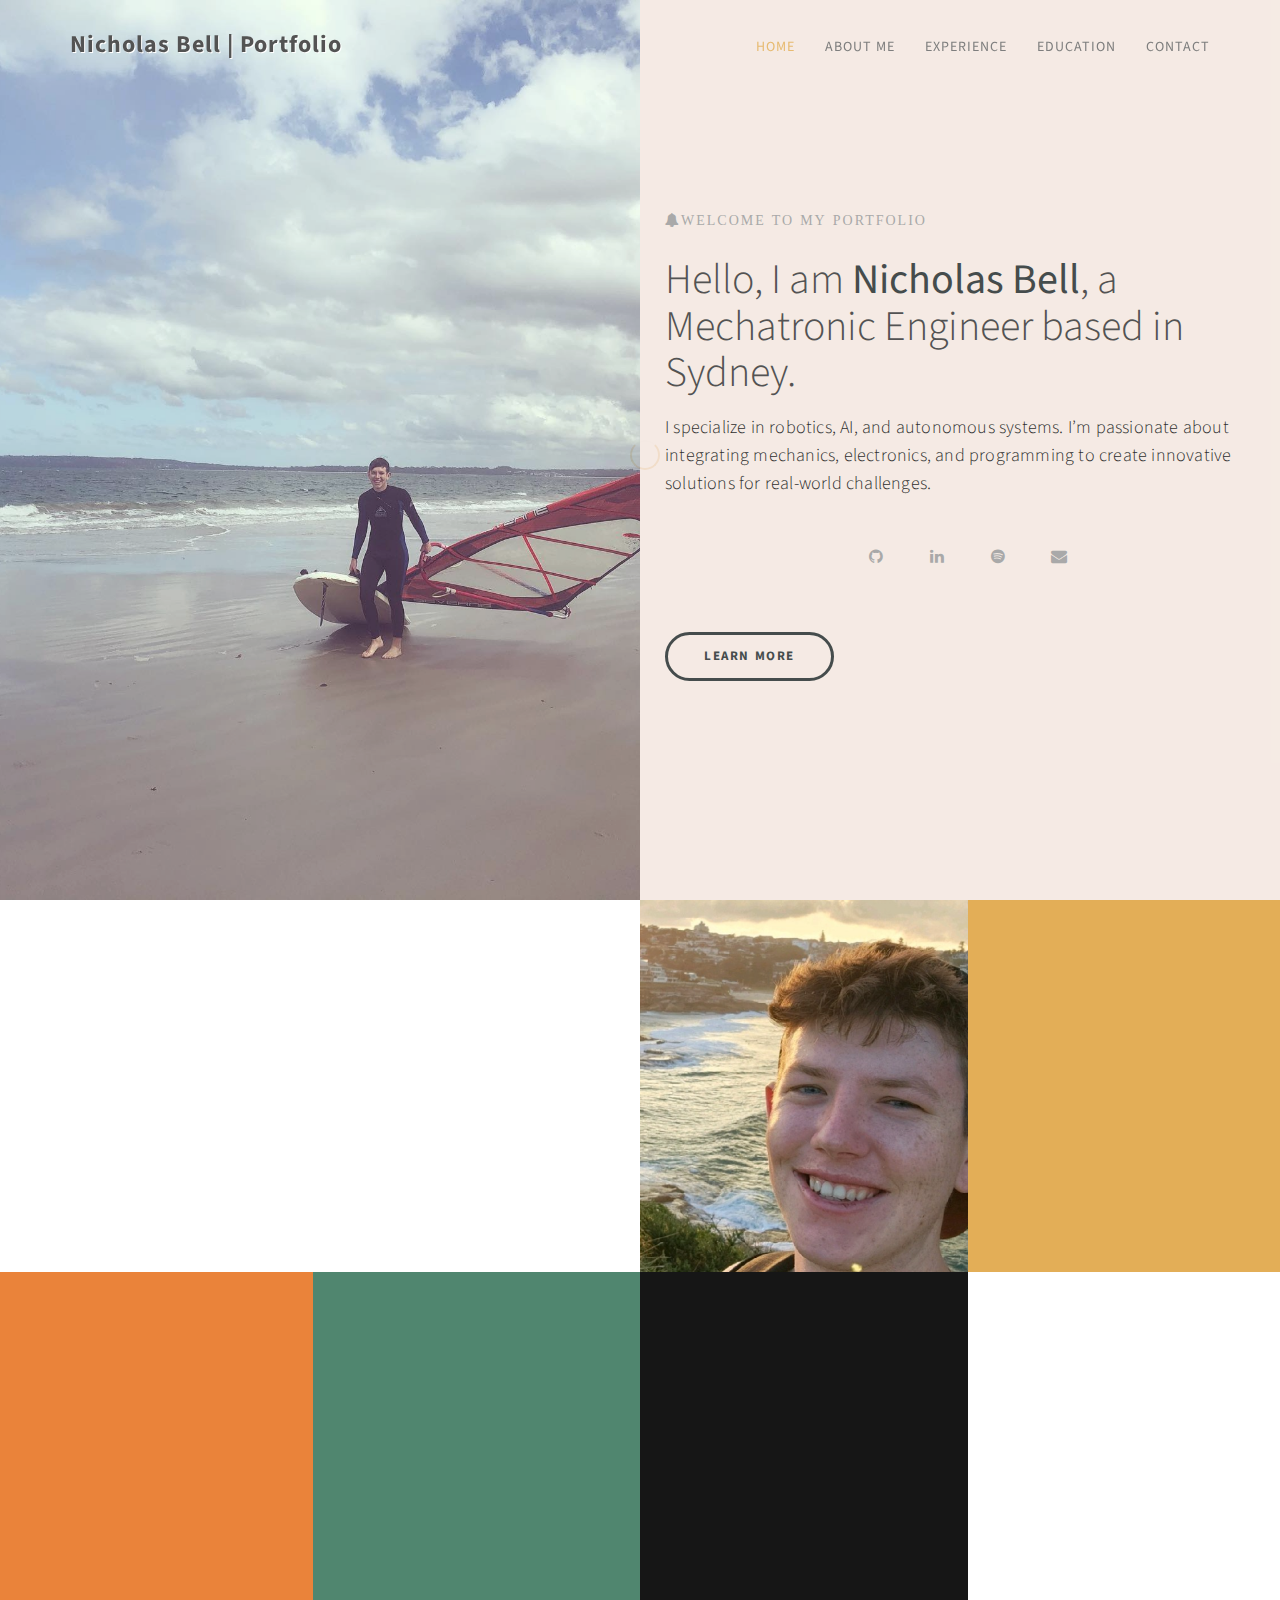
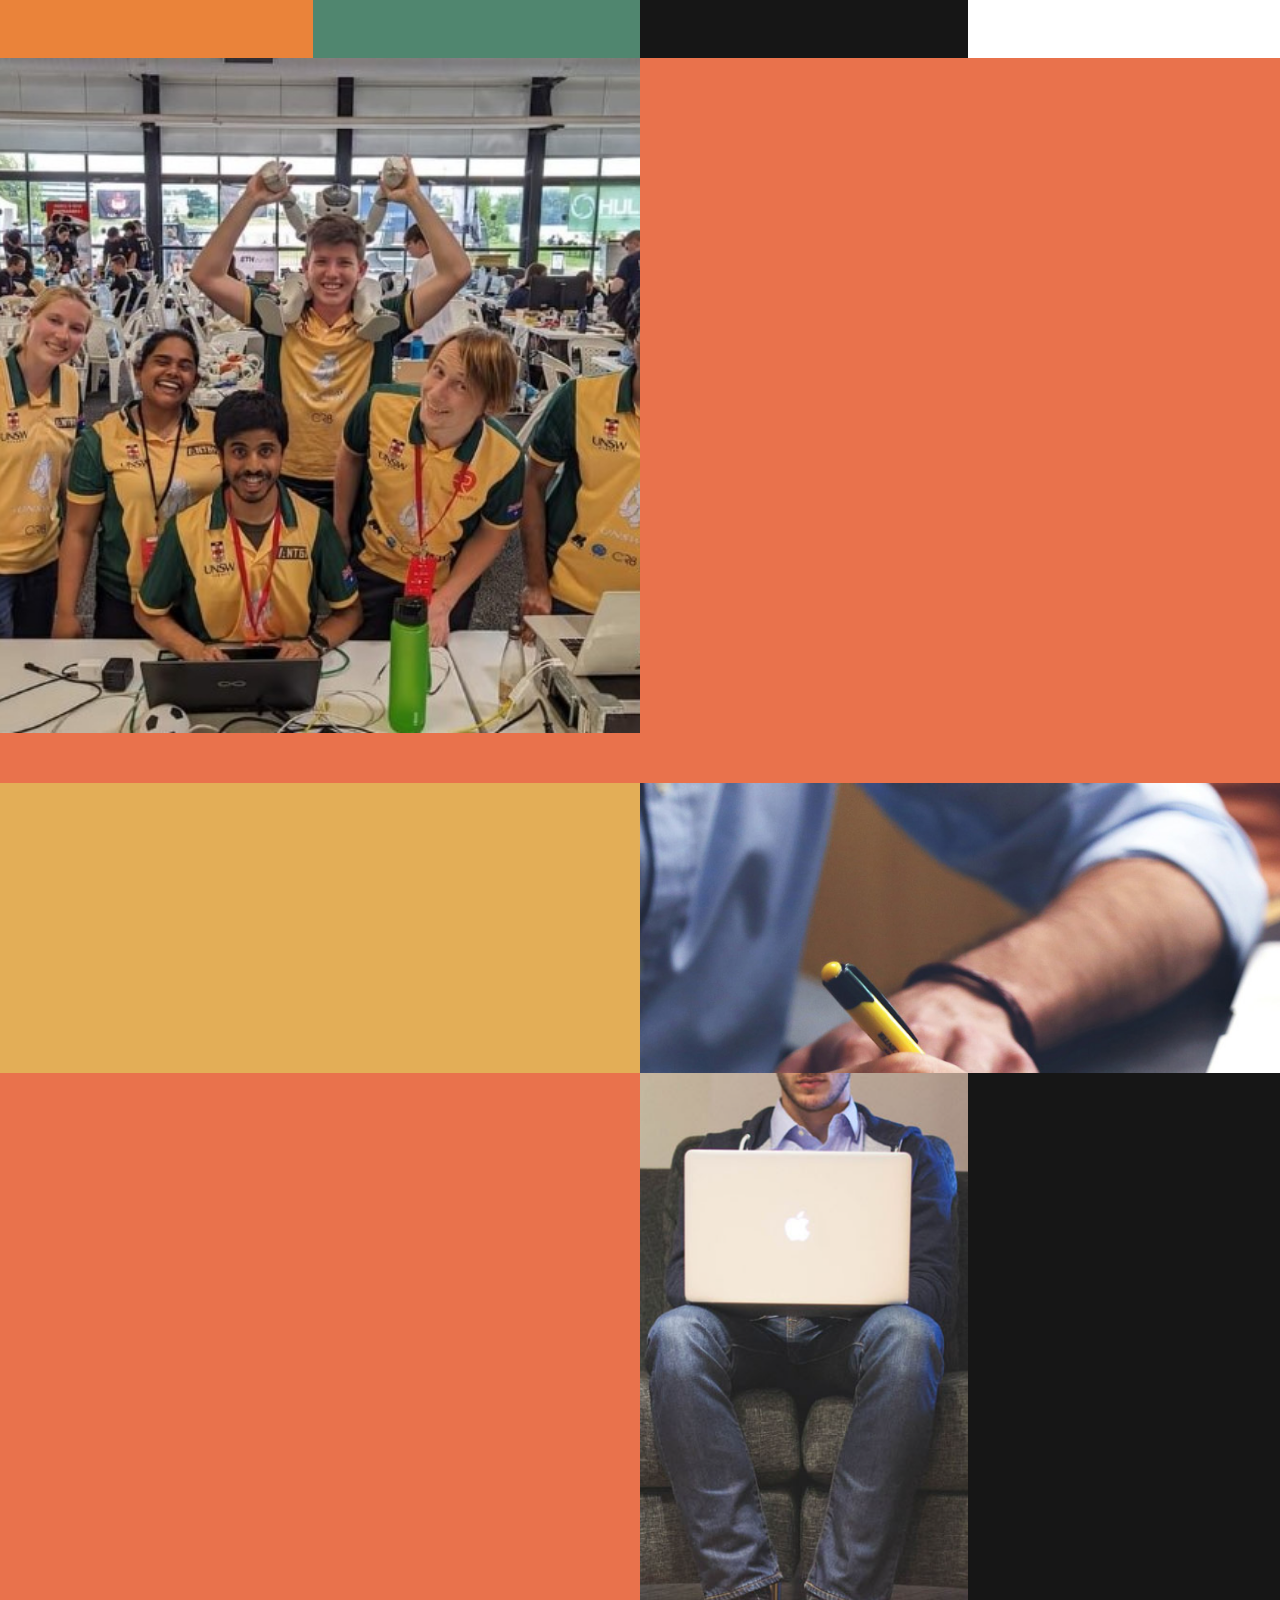
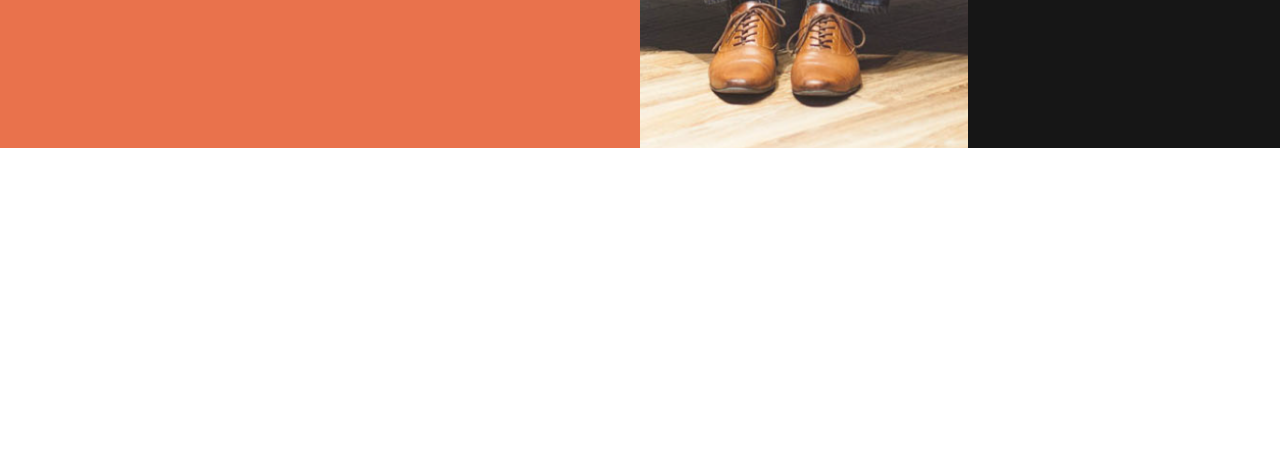
==== index.html @ 855dfdc8 "added favicon to website taskbar name" ====
<!DOCTYPE html>
<html lang="en">
<head>

<meta charset="UTF-8">
<meta http-equiv="X-UA-Compatible" content="IE=Edge">
<meta name="description" content="Nicholas Bell - Mechatronic Engineer Portfolio">
<meta name="keywords" content="Mechatronic Engineer, Robotics, AI, Automation">
<meta name="author" content="Nicholas Bell">
<meta name="viewport" content="width=device-width, initial-scale=1, maximum-scale=1">

<title>Nicholas Bell | Portfolio</title>

<link rel="icon" href="images/favicon.ico" type="image/x-icon">

<link rel="stylesheet" href="css/bootstrap.min.css">
<link rel="stylesheet" href="css/animate.css">
<link rel="stylesheet" href="css/font-awesome.min.css">
<link rel="stylesheet" href="css/templatemo-style.css">

<link href="https://fonts.googleapis.com/css?family=Source+Sans+Pro:300,400,700" rel="stylesheet">

</head>
<body data-spy="scroll" data-target=".navbar-collapse" data-offset="50">

<!-- PRE LOADER -->
<div class="preloader">
     <div class="spinner">
          <span class="spinner-rotate"></span>
     </div>
</div>

<!-- Navigation Section -->
<div class="navbar navbar-fixed-top custom-navbar" role="navigation">
     <div class="container">
          <!-- navbar header -->
          <div class="navbar-header">
               <button class="navbar-toggle" data-toggle="collapse" data-target=".navbar-collapse">
                    <span class="icon icon-bar"></span>
                    <span class="icon icon-bar"></span>
                    <span class="icon icon-bar"></span>
               </button>
               <a href="#" class="navbar-brand">Nicholas Bell | Portfolio</a>
          </div>

          <div class="collapse navbar-collapse">
               <ul class="nav navbar-nav navbar-right">
                    <li><a href="#home" class="smoothScroll">Home</a></li>
                    <li><a href="#about" class="smoothScroll">About Me</a></li>
                    <!-- <li><a href="#projects" class="smoothScroll">Projects</a></li> -->
                    <li><a href="#experience" class="smoothScroll">Experience</a></li>
                    <li><a href="#education" class="smoothScroll">Education</a></li>
                    <li><a href="#contact" class="smoothScroll">Contact</a></li>
               </ul>
          </div>
     </div>
</div>

<!-- Home Section -->
<section id="home" class="parallax-section">
     <div class="container">
          <div class="row">
               <div class="col-md-6 col-sm-6">
                    <div class="home-img"></div>
               </div>

               <div class="col-md-6 col-sm-6">
                    <div class="home-thumb">
                         <div class="section-title">
                              <h4 class="wow fadeInUp fa fa-bell" data-wow-delay="0.3s">Welcome to my portfolio</h4>
                              <h1 class="wow fadeInUp " data-wow-delay="0.6s">Hello, I am <strong>Nicholas Bell</strong>, a Mechatronic Engineer based in Sydney.</h1>
                              <p class="wow fadeInUp color-dark" data-wow-delay="0.9s">I specialize in robotics, AI, and autonomous systems. I’m passionate about integrating mechanics, electronics, and programming to create innovative solutions for real-world challenges.</p>
                              
                              <ul class="wow fadeInUp social-icon" data-wow-delay="2s">
                                   <li><a href="https://github.com/Neoxra" class="fa fa-github" target="_blank"></a></li>
                                   <li><a href="https://www.linkedin.com/in/nickojbell" class="fa fa-linkedin" target="_blank"></a></li>
                                   <li><a href="https://open.spotify.com/user/21mvqmesuprla5qcvtiplf73a?si=e92af89b58464b5c" class="fa fa-spotify" target="_blank"></a></li>
                                   <li><a href="mailto:nickojbell@gmail.com" class="fa fa-envelope" target="_blank"></a></li>
                              </ul>

                              <a href="#about" class="wow fadeInUp smoothScroll section-btn btn btn-success" data-wow-delay="1.4s">Learn More</a>
                         </div>
                    </div>
               </div>
          </div>
     </div>
</section>

<!-- About Section -->
<section id="about" class="parallax-section">
     <div class="container">
          <div class="row">
               <div class="col-md-6 col-sm-12">
                    <div class="about-thumb">
                         <div class="wow fadeInUp section-title" data-wow-delay="0.1s">
                              <h1>About Me</h1>
                              <h3> & My Projects</h2>
                         </div>
                         <div class="wow fadeInUp" data-wow-delay="0.5s">
                              <p class="color-dark">I’m in my final year of Mechatronic Engineering at UNSW, with only a hop and skip until graduation</p>
                              <p class="color-dark">My work revolves around designing and implementing robotics and AI systems for real-world applications.</p>
                         </div>
                    </div>
               </div>

               <div class="col-md-3 col-sm-6">
                    <div class="background-image about-img"></div>
               </div>

               <div class="bg-yellow col-md-3 col-sm-6">
                    <div class="skill-thumb">
                         <div class="wow fadeInUp section-title color-white" data-wow-delay="0.6s">
                              <h1>My Skills</h1>
                              <p class="color-white">Python . C++ . ROS . CAD & CAM Design</p>
                         </div>

                         <div class="wow fadeInUp skills-thumb" data-wow-delay="1.0s">
                         <strong>Robotics & Automation</strong>
                              <span class="color-white pull-right">90%</span>
                                   <div class="progress">
                                        <div class="progress-bar progress-bar-primary" role="progressbar" aria-valuenow="90" aria-valuemin="0" aria-valuemax="100" style="width: 90%;"></div>
                                   </div>

                         <strong>Prototyping & Machining</strong>
                              <span class="color-white pull-right">85%</span>
                                   <div class="progress">
                                        <div class="progress-bar progress-bar-primary" role="progressbar" aria-valuenow="85" aria-valuemin="0" aria-valuemax="100" style="width: 85%;"></div>
                                   </div>

                         <strong>AI & Computer Vision </strong>
                              <span class="color-white pull-right">80%</span>
                                   <div class="progress">
                                        <div class="progress-bar progress-bar-primary" role="progressbar" aria-valuenow="80" aria-valuemin="0" aria-valuemax="100" style="width: 80%;"></div>
                                   </div>
                              </div>

                    </div>
               </div>

          </div>
     </div>
</section>

<!-- Projects Section -->
<section id="projects" class="parallax-section">
     <div class="container">
         <div class="row">
             <!-- Project 1: Thesis Project -->
             <div class="bg-orange col-md-3 col-sm-6">
                 <div class="wow fadeInUp color-white projects-thumb" data-wow-delay="0.2s">
                     <i class="fa fa-android"></i>
                         <h3>Thesis Project</h3>
                         <p>Real-Time ChatGPT Hybrid Decision-Making for Safe Human-Robot Interaction.</p>
                         <a href="https://github.com/your-github-link" class="color-white">View Project</a>
                 </div>
             </div>
 
             <!-- Project 2: UR5e Robotic Arm -->
             <div class="bg-turquoise col-md-3 col-sm-6">
                 <div class="wow fadeInUp color-white projects-thumb" data-wow-delay="0.4s">
                     <i class="fa fa-gear"></i>
                         <h3>Autonomous Screwdriver</h3>
                         <p>Robotic Screwdriving using UR5e Robotic Arm and custom motorized end effector and vision systems.</p>
                         <a href="https://github.com/your-github-link" class="color-white">View Project</a>
                 </div>
             </div>
 
             <!-- Project 3: ADCS Testing Rig -->
             <div class="bg-dark col-md-3 col-sm-6">
                 <div class="wow fadeInUp color-white projects-thumb" data-wow-delay="0.6s">
                     <i class="fa fa-arrows"></i>
                         <h3>ADCS Testing Rig</h3>
                         <p>Constructed a rig to spin a CubeSat in three axes for orientation sensor testing.</p>
                         <a href="https://github.com/your-github-link" class="color-white">View Project</a>
                 </div>
             </div> 
 
             <!-- Project 4: YOLOv5 AI Drone Object Detection -->
             <div class=" bg-white col-md-3 col-sm-6">
                 <div class="wow fadeInUp color-dark projects-thumb" data-wow-delay="1.0s">
                     <i class="fa fa-space-shuttle color-dark"></i>
                         <h3>Drone Object Detection</h3>
                         <p class="color-dark">Expanded on Yolov5 for a drone object detection system using the VisDrone dataset.</p>
                         <a href="https://github.com/your-github-link" class="color-dark">View Project</a>
                 </div>
             </div>

         </div>
     </div>
 </section>
 


<!-- Experience Section -->
<section id="experience" class="parallax-section">
     <div class="container">
          <div class="row">
               <div class="col-md-6 col-sm-6">
                    <div class="background-image experience-img"></div>
               </div>

               <div class="col-md-6 col-sm-6">
                    <div class="color-white experience-thumb">
                         <div class="wow fadeInUp section-title" data-wow-delay="0.8s">
                              <h1>Experience</h1>
                         </div>

                         <div class="wow fadeInUp color-white media" data-wow-delay="1.2s">
                              <div class="media-object media-left">
                                   <i class="fa fa-gears"></i>
                              </div>
                              <div class="media-body">
                                   <h3 class="media-heading">Space Robotics Intern | ANT61</h3>
                                   <h3 class="media-heading"><small>Sep 2024 - Present</small></h3>
                                   <p>Developing and working on the ADCS cubesat testing & simulation rig.</p>
                              </div>
                         </div>

                         <div class="wow fadeInUp color-white media" data-wow-delay="1.6s">
                              <div class="media-object media-left">
                                   <i class="fa fa-ship"></i>
                              </div>
                              <div class="media-body">
                                   <h3 class="media-heading">Sailing Director | UNSW Windsurf, Surf & Sailing Club </h3>
                                   <h3 class="media-heading"><small>Nov 2022 - Present</small></h3>
                                   <p>Managed boat maintenance and repairs and organized events for the UNSW Sailing Club, ensuring smooth operations.</p>
                              </div>
                         </div>

                         <div class="wow fadeInUp color-white media" data-wow-delay="1.2s">
                              <div class="media-object media-left">
                                   <i class="fa fa-university"></i>
                              </div>
                              <div class="media-body">
                                   <h3 class="media-heading">Course Demonstrator | UNSW</h3>
                                   <h3 class="media-heading"><small>Feb 2023 - Apr 2024</small></h3>
                                   <p>Mentored students in design course and assisted in the development of engineering projects related to robotics and automation systems.</p>
                              </div>
                         </div>

                    </div>
               </div>
          </div>
     </div>
</section>

<!-- Education Section -->
<section id="education" class="parallax-section">
     <div class="container">
          <div class="row">

               <div class="col-md-6 col-sm-6">
                    <div class="color-white education-thumb">
                         <div class="wow fadeInUp section-title" data-wow-delay="0.8s">
                              <h1>My Education</h1>
                         </div>

                         <div class="wow fadeInUp color-white media" data-wow-delay="1.2s">
                              <div class="media-object media-left">
                                   <i class="fa fa-graduation-cap"></i>
                              </div>
                              <div class="media-body">
                                   <h3 class="media-heading">Bachelor of Mechatronic Engineering <small>2021 - 2024</small></h3>
                                   <p>University of New South Wales (UNSW)</p>
                              </div>
                         </div>

                    </div>
               </div>

               <div class="col-md-6 col-sm-6">
                    <div class="background-image education-img"></div>
               </div>

          </div>
     </div>
</section>

<!-- Contact Section -->
<section id="contact" class="parallax-section">
     <div class="container">
          <div class="row">
               <div class="col-md-6 col-sm-12">
                    <div class="contact-form">
                         <div class="wow fadeInUp section-title" data-wow-delay="0.2s">
                              <h1 class="color-white">Get in touch</h1>
                              <p class="color-white">Feel free to reach out to me for projects or collaborations.</p>
                         </div>

                         <div id="contact-form">
                              <form action="https://formspree.io/f/xanynnlg" method="post">
                                   <div class="wow fadeInUp" data-wow-delay="1s">
                                        <input name="fullname" type="text" class="form-control" id="fullname" placeholder="Your Name">
                                   </div>
                                   <div class="wow fadeInUp" data-wow-delay="1.2s">
                                        <input name="email" type="email" class="form-control" id="email" placeholder="Your Email">
                                   </div>
                                   <div class="wow fadeInUp" data-wow-delay="1.4s">
                                        <textarea name="message" rows="5" class="form-control" id="message" placeholder="Your Message"></textarea>
                                   </div>
                                   <div class="wow fadeInUp col-md-6 col-sm-8" data-wow-delay="1.6s">
                                        <input name="submit" type="submit" class="form-control" id="submit" value="Send">
                                   </div>
                              </form>
                         </div>
                    </div>
               </div>

               <div class="col-md-3 col-sm-6">
                    <div class="background-image contact-img"></div>
               </div>

               <div class="bg-dark col-md-3 col-sm-6">
                    <div class="contact-thumb">
                         <div class="wow fadeInUp contact-info" data-wow-delay="0.6s">
                              <h3 class="color-white">Contact Info</h3>
                              <p><i class="fa fa-phone"></i> (+61) 435 993 853</p>
                              <p><i class="fa fa-envelope-o"></i> <a href="mailto:nickojbell@gmail.com">nickojbell@gmail.com</a></p>
                              <div class="badge-base LI-profile-badge" data-locale="en_US" data-size="medium" data-theme="light" data-type="VERTICAL" data-vanity="nickojbell" data-version="v1"><a class="badge-base__link LI-simple-link" href="https://au.linkedin.com/in/nickojbell?trk=profile-badge">?</a></div>
                         </div>
                    </div>
               </div>
              
              
          </div>
     </div>
</section>

<!-- Footer Section -->
<footer>
	<div class="container">
		<div class="row">
               <div class="col-md-12 col-sm-12">
                    <div class="wow fadeInUp footer-copyright" data-wow-delay="1.8s">
                         <p class="color-dark">&copy; 2024 Nicholas Bell. All rights reserved</p>
                    </div>
               </div>
		</div>
	</div>
</footer>

<!-- SCRIPTS -->
<script src="js/jquery.js"></script>
<script src="js/bootstrap.min.js"></script>
<script src="js/jquery.parallax.js"></script>
<script src="js/smoothscroll.js"></script>
<script src="js/wow.min.js"></script>
<script src="js/custom.js"></script>
<script src="js/resetscroll.js"></script>
<script src="https://platform.linkedin.com/badges/js/profile.js" async defer type="text/javascript"></script>

</body>
</html>
---- css/templatemo-style.css ----
/*

Stimulus Template

http://www.templatemo.com/tm-498-stimulus

*/

body {
	background: #ffffff;
    font-family: 'Source Sans Pro', sans-serif;
    font-style: normal;
	font-weight: 300;
    overflow-x: hidden;
}

html,body {
  width: 100%;
  height: 100%;
}


/*---------------------------------------
    Typography              
-----------------------------------------*/

h1,h2,h3,h4,h5,h6 {
  font-style: normal;
  font-weight: 300;
}

h1,h2,h3 {
  font-weight: 300;
}

h1 {
  font-size: 42px;
  padding-bottom: 14px;
  margin-bottom: 0px;
}

h2 {
  font-size: 42px;
  line-height: 52px;
  margin-top: 0px;
}

h3 {
  font-size: 28px;
  line-height: 32px;
  padding-bottom: 6px;
}

h4 {
  color: #999;
  font-size: 12px;
  font-weight: normal;
  letter-spacing: 2px;
  text-transform: uppercase;
  padding-top: 6px;
}

h5 {
  color: #666666;
}

strong {
  color: #232B2B;
  font-weight: normal;
}

p {
    color: #ffffff;
    font-size: 18px;
    font-weight: 300;
    line-height: 28px;
    letter-spacing: 0.2px;
}

.section-btn {
  background-color: transparent;
  border: 3px solid #232B2B;
  border-radius: 100px;
  color: #232B2B;
  font-size: 13px;
  font-weight: bold;
  letter-spacing: 1.6px;
  padding: 12px 36px;
  margin-top: 42px;
  transition: all 0.4s ease-in-out;
  text-transform: uppercase;
}

.section-btn:hover {
  background: #E3AE57;
  border-color: transparent;
  color: #ffffff;
}

.btn-success:focus {
  background-color: #000;
  border-color: transparent;
}

.parallax-section {
  background-attachment: fixed !important;
  background-size: cover !important;
}

.section-title {
  position: relative;
  padding-bottom: 22px;
}

#about,
#service,
#projects,
#experience,
#education,
#contact {
  position: relative;
}

#home .container,
#about .container, 
#experience .container,
#service .container,
#projects .container,
#education .container,
#contact .container {
  width: 100%;
  padding: 0;
  margin: 0;
}

#experience .experience-thumb,
#education .education-thumb  {
  padding: 22px 42px 42px 42px;
}

#service,
#projects,
#quotes,
footer {
  text-align: center;
}

#experience,
#education {
  background: #E9724C;
}

.background-image {
    background-position: 50% 50% !important;
    background-size: cover !important;
    width: 100%;
    height: 100%;
    min-height: 75vh;
    position: absolute;
    top: 0;
    right: 0;
    bottom: 0;
    left: 0;
}

.color-white {
  color: #ffffff;
}

.color-yellow {
  color: #E3AE57;
}

.color-dark {
  color: #000000;
}

.bg-turquoise {
  background: #50866f;
}

.bg-yellow {
  background: #E3AE57;
}

.bg-white {
  background: #ffffff;
}

.bg-orange {
  background: #ea833a;
}

.bg-dark {
  background: #161616;
}



/*---------------------------------------
    General               
-----------------------------------------*/

html{
  -webkit-font-smoothing: antialiased;
}

a {
  color: #E3AE57;
  -webkit-transition: 0.5s;
  -o-transition: 0.5s;
  transition: 0.5s;
  text-decoration: none !important;
}
a:hover, a:active, a:focus {
  color: #E3AE57;
  outline: none;
}

* {
  -webkit-box-sizing: border-box;
  -moz-box-sizing: border-box;
  box-sizing: border-box;
}

*:before,
*:after {
  -webkit-box-sizing: border-box;
  -moz-box-sizing: border-box;
  box-sizing: border-box;
}



/*---------------------------------------
    Preloader section              
-----------------------------------------*/

.preloader {
  position: fixed;
  top: 0;
  left: 0;
  width: 100%;
  height: 100%;
  z-index: 99999;
  display: flex;
  flex-flow: row nowrap;
  justify-content: center;
  align-items: center;
  background: none repeat scroll 0 0 #ffffff;
}

.spinner {
  border: 1px solid transparent;
  border-radius: 5px;
  position: relative;
}

.spinner:before {
  content: '';
  box-sizing: border-box;
  position: absolute;
  top: 50%;
  left: 50%;
  width: 30px;
  height: 30px;
  margin-top: -10px;
  margin-left: -10px;
  border-radius: 50%;
  border: 2px solid #E3AE57;
  border-top-color: #f9f9f9;
  animation: spinner .6s linear infinite;
}

@-webkit-@keyframes spinner {
  to {transform: rotate(360deg);}
}

@keyframes spinner {
  to {transform: rotate(360deg);}
}



/*---------------------------------------
    Navigation section              
-----------------------------------------*/

.custom-navbar {
    margin-bottom: 0;
    background-color: #ffffff;
}

.custom-navbar .navbar-brand {
    color: #333;
	text-shadow: 1px 1px #fff;
    font-weight: bold;
    font-size: 24px;
    line-height: 35px;
    letter-spacing: 1px;
}

.custom-navbar .nav li a {
    color: #666;
    font-size: 14px;
    font-weight: 400;
    letter-spacing: 1px;
    text-transform: uppercase;
    line-height: 40px;
    transition: all 0.4s ease-in-out;
}

.custom-navbar .nav li a:hover {
    background: transparent;
    color: #E3AE57;
}

.custom-navbar .navbar-nav > li > a:hover,
.custom-navbar .navbar-nav > li > a:focus {
  background-color: transparent;
}

.custom-navbar .nav li.active > a {
    background-color: transparent;
    color: #E3AE57;
}

.custom-navbar .navbar-toggle {
    border: none;
    padding-top: 10px;
}

.custom-navbar .navbar-toggle {
    background-color: transparent;
}

.custom-navbar .navbar-toggle .icon-bar {
    background: #E3AE57;
    border-color: transparent;
}

@media(min-width:768px) {
    .custom-navbar {
        padding: 12px 0;
        border-bottom: 0;
        background: 0 0; 
    }
    .custom-navbar.top-nav-collapse {
        background: #ffffff;
        box-shadow: 0px 2px 8px 0px rgba(50, 50, 50, 0.08);
        padding: 0;
    }

}



/*---------------------------------------
    Home section              
-----------------------------------------*/

#home h1 {
  padding-bottom: 18px;
}

#home .col-md-6 {
  background: #f1e2d7;
/* light blue color: #c3eafd; */
  padding-right: 0;
  padding-left: 0;
}

#home .home-img {
  background: url('../images/home-img.jpg') no-repeat;
  background-size: cover;
  background-position: 65% 50%;
  width: 100%;
  height: auto;
  min-height: 100vh;
}

#home .home-thumb {
  background-color: rgba(255, 255, 255, 0.2);
  display: -webkit-box;
  display: -webkit-flex;
  display: -ms-flexbox;
  display: flex;
  -webkit-box-align: center;
  -webkit-align-items: center;
  -ms-flex-align: center;
  align-items: center;
  height: 100vh;
  padding: 0 25px 0 25px;
  overflow: hidden; 
}



/*---------------------------------------
   About section              
-----------------------------------------*/

#about .about-img {
    background: url('../images/about-img.jpg') no-repeat;
    background-size: cover;
    background-position: 100% 100%;
    max-width: 100%;
    height: auto;
    min-height: 50vh;
}

#about .about-thumb,
#about .skill-thumb {
  padding: 22px 32px 32px 32px;
}

#about .progress {
  background: #ffffff;
  border-radius: 0px;
  box-shadow: none;
  height: 2px;
}

#about .progress-bar-primary {
  background: #232B2B;
}

#about strong,
#about span {
  font-weight: bold;
  display: inline-block;
  padding-bottom: 8px;
}



/*---------------------------------------
    Service section              
-----------------------------------------*/

#service {
  background: #E9724C;
}

#service p {
  font-size: 18px;
  line-height: 30px;
}

#service .service-thumb {
  padding: 52px 22px 52px 22px;
}

#service .service-thumb .fa {
  font-size: 42px;
  padding-bottom: 22px;
}

/*---------------------------------------
    Projects section              
-----------------------------------------*/

#projects {
  background: #E9724C;
}

#projects .projects-thumb {
  padding: 52px 22px;
  flex-direction: column;
  justify-content: space-between; /* aligns the content within the column */
  flex: 1; /* makes sure each project takes up the same amount of space */
}

#projects .projects-thumb .fa {
  font-size: 42px;
  padding-bottom: 22px;
}

#projects h3 {
  font-size: 24px;
  text-align: center;
}

#projects p {
  font-size: 18px;
  line-height: 30px;
  text-align: center;
}

#projects .row {
  display: flex;
  flex-wrap: wrap; /* ensures wrapping on smaller screens */
  justify-content: space-between;
  align-items: stretch; /* ensures all items are of equal height */
}

#projects .projects-thumb a {
  display: block-inline;
  text-transform: uppercase;
  font-weight: bold;
  text-decoration: none;
  transition: color 0.3s ease;
}

#projects .projects-thumb a:hover {
  color: rgb(132, 48, 48);
}


/*---------------------------------------
    Experience section              
-----------------------------------------*/

#experience .experience-img {
  background: url('../images/experience-img.jpg') no-repeat;
  background-size: cover;
  background-position: bottom;
  max-width: 100%;
  height: auto;
}

#experience .media-heading {
  margin-bottom: 0px;
}

#experience .media .fa {
  font-size: 42px;
  margin-right: 14px;
}

#experience small {
  color: #633;
  font-weight: bold;
}

/*---------------------------------------
    Education section              
-----------------------------------------*/

#education {
  background: #E3AE57;
}

#education .education-img {
  background: url('../images/education-img.jpg') no-repeat;
  background-position: bottom center;
  background-size: cover;
  max-width: 100%;
  height: auto;
}

#education .media-heading {
  margin-bottom: 0px;
}

#education .media .fa {
  font-size: 42px;
  margin-right: 14px;
}

#education small {
  color: #886D1E;
  font-weight: bold;
}



/*---------------------------------------
   Quotes section              
-----------------------------------------*/

#quotes {
    background: url('../images/quotes-bg.jpg') 50% 0 repeat-y fixed;
    background-size: cover;
    background-position: center center;
    color: #ffffff;
    position: relative;
    padding: 100px 0px;
}

#quotes .overlay {
    background: #121212;
    width: 100%;
    height: 100%;
    position: absolute;
    top: 0;
    opacity: 0.7;
}

#quotes .fa {
  font-size: 42px;
  margin-top: 32px;
  margin-bottom: 22px;
}

#quotes p {
  padding-top: 32px;
}


/*---------------------------------------
    Contact section              
-----------------------------------------*/

#contact {
  background: #E9724C;
}

#contact .contact-form,
#contact .contact-thumb {
  padding: 22px 32px 22px 32px;
  min-height: 75vh;
}

#contact .contact-img {
  background: url('../images/contact-img.jpg') no-repeat;
  background-size: cover;
  background-position: bottom center;
  width: 100%;
  min-height: 75vh;
}

#contact .contact-info {
  padding-top: 6px;
  padding-bottom: 6px;
}

#contact .form-control::-moz-placeholder{color:#ffffff;opacity:1}
#contact .form-control:-ms-input-placeholder{color:#ffffff}
#contact .form-control::-webkit-input-placeholder{color:#ffffff}

#contact .form-control {
  background: transparent;
  border: none;
  border-bottom: 1px solid #E3AE57;
  border-radius: 0px;
  box-shadow: none;
  color: #ffffff;
  font-size: 18px;
  margin-top: 10px;
  margin-bottom: 25px;
  transition: all 0.4s ease-in-out;
}

#contact .form-control:focus {
  border-bottom-color: #ffffff;
}

#contact input {
  height: 45px;
}

#contact input[type="submit"] {
  background: #ffffff;
  border: 2px solid transparent;
  border-radius: 40px;
  color: #161616;
  padding-bottom: 10px;
}

#contact input[type="submit"]:hover {
  background: transparent;
  border-color: #ffffff;
  color: #ffffff;
}

#contact .fa {
  padding-right: 10px;
}



/*---------------------------------------
   Footer section              
-----------------------------------------*/

footer {
    padding: 140px 0px;
}



/*---------------------------------------
   Social icon             
-----------------------------------------*/

.social-icon {
    position: relative;
    padding: 0;
    margin: 0;
    text-align: center;
}

.social-icon li {
    display: inline-block;
    list-style: none;
}

.social-icon li a {
    border: 2px solid transparent;
    color: #999;
    border-radius: 100px;
    cursor: pointer;
    font-size: 16px;
    text-decoration: none;
    transition: all 0.4s ease-in-out;
    width: 50px;
    height: 50px;
    line-height: 50px;
    text-align: center;
    vertical-align: middle;
    position: relative;
    margin: 22px 4px 10px 4px;
}

.social-icon li a:hover {
    background: #E3AE57;
    border-color: #ffffff;
    color: #ffffff;
    transform: scale(1.1);
}



/*---------------------------------------
   Mobile Responsive         
-----------------------------------------*/

@media only screen and (max-width: 580px) {
  h1 {
    font-size: 32px;
  }

  h2 {
    font-size: 28px;
    line-height: inherit;
  }

  h3 {
    font-size: 22px;
    line-height: inherit;
  }
}

@media only screen and (max-width: 767px) {
  .custom-navbar .navbar-brand {
    line-height: 18px;
  }

  #home .home-thumb {
    height: auto;
    padding-top: 32px;
    padding-bottom: 12px;
  }

  #home .home-img {
    background-size: cover; /* Ensures the image fills the screen on smaller devices */
    background-position: 100% 60%; /* Keep the image centered */
    height: auto; /* Adjust the height dynamically */
    min-height: 40vh; /* Optional: Control height for smaller screens */
  }

  #about .about-img {
    background-size: cover; /* Ensures the image fills the screen on smaller devices */
    background-position: 65% 40%; /* Keep the image centered */
    height: auto; /* Adjust the height dynamically */
    min-height: 50vh; /* Optional: Control height for smaller screens */
  }

  #projects .row {
    flex-direction: column; /* This ensures vertical stacking */
  }

  #home .container,
  #about .container, 
  #experience .container,
  #service .container,
  #education .container,
  #contact .container {
    padding-right: 15px;
    padding-left: 15px;
  }

  #about .col-md-3,
  #experience .col-md-6,
  #education .col-md-6,
  #contact .col-md-3 {
    padding: 0;
    margin: 0;
  }

  .background-image {
    position: relative;
    min-height: 65vh;
  }
}

@media only screen and (max-width: 1024px) {
  .section-title {
    padding-bottom: 12px;
  }

  footer {
    padding: 40px 0;
  }

  #about .about-img {
    background-size: cover; /* Ensures the image fills the screen on smaller devices */
    background-position: 65% 40%; /* Keep the image centered */
    height: auto; /* Adjust the height dynamically */
    min-height: 70vh; /* Optional: Control height for smaller screens */
  }

}
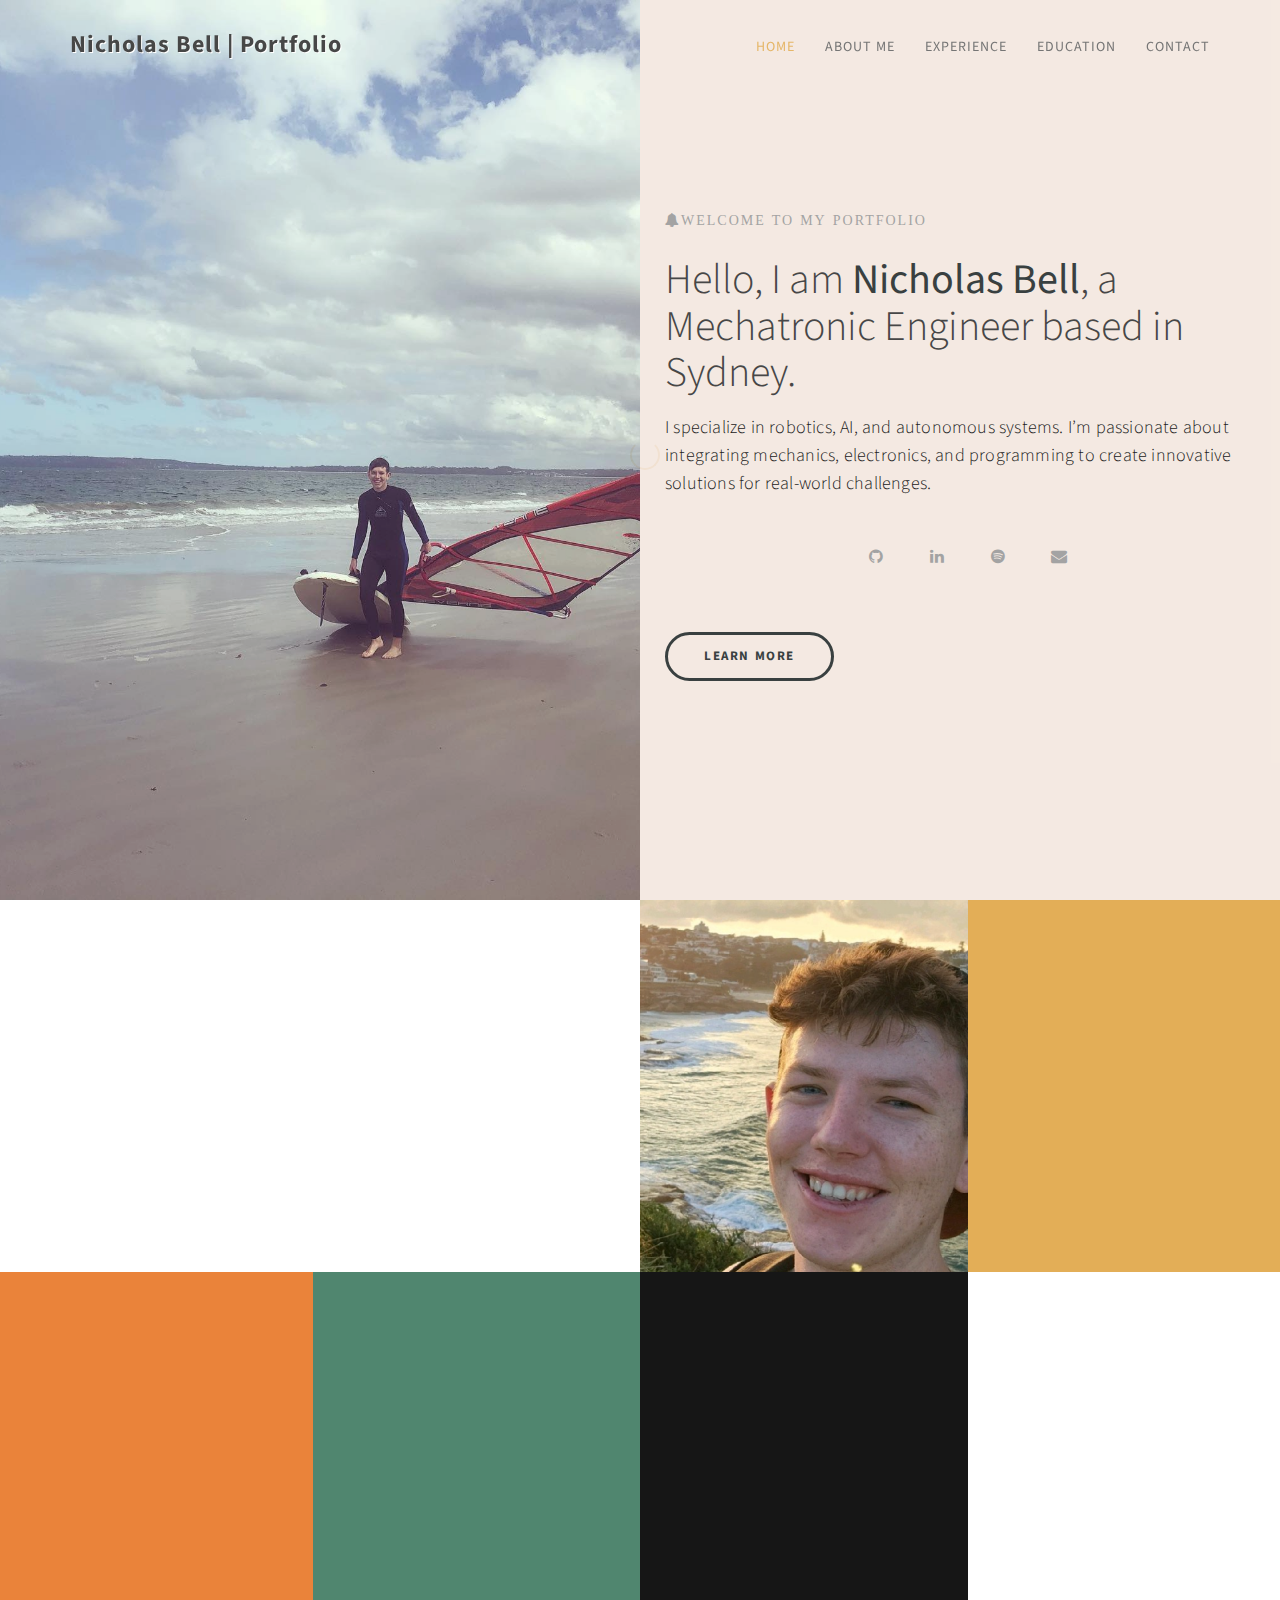
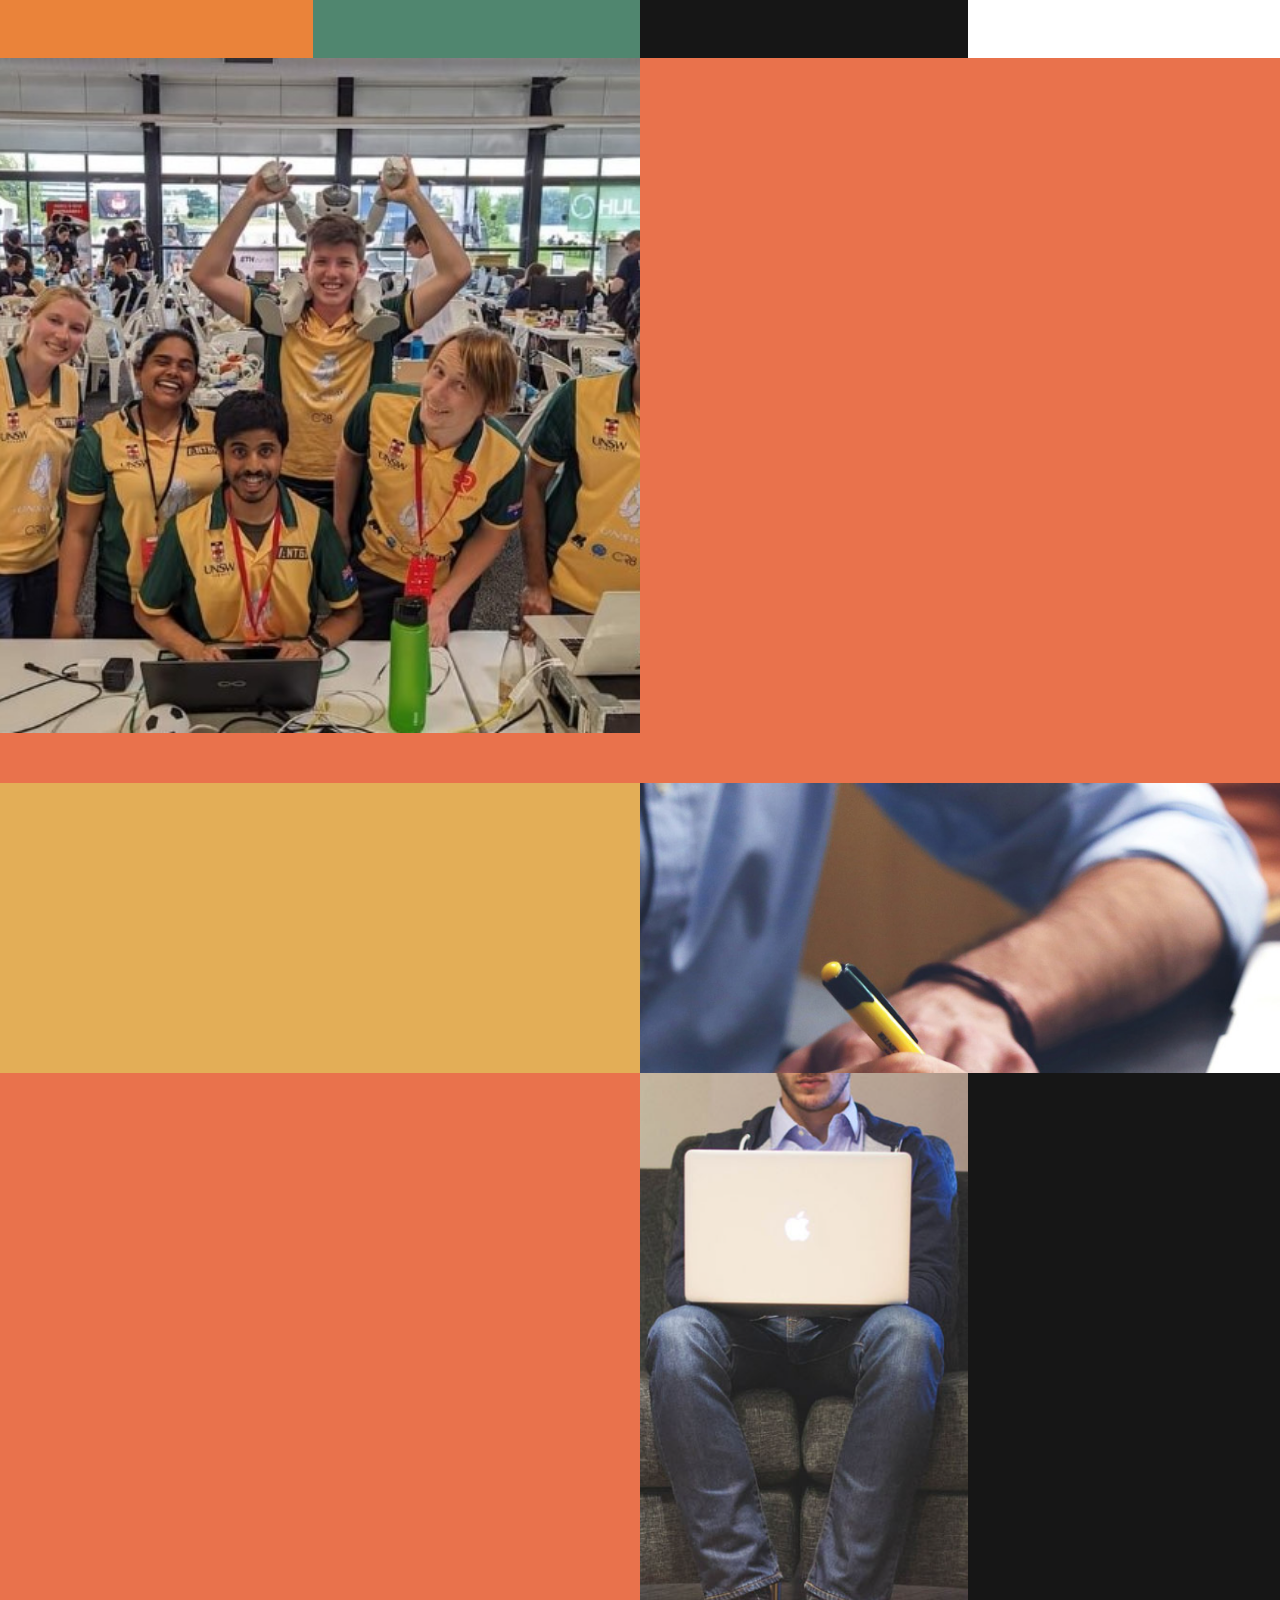
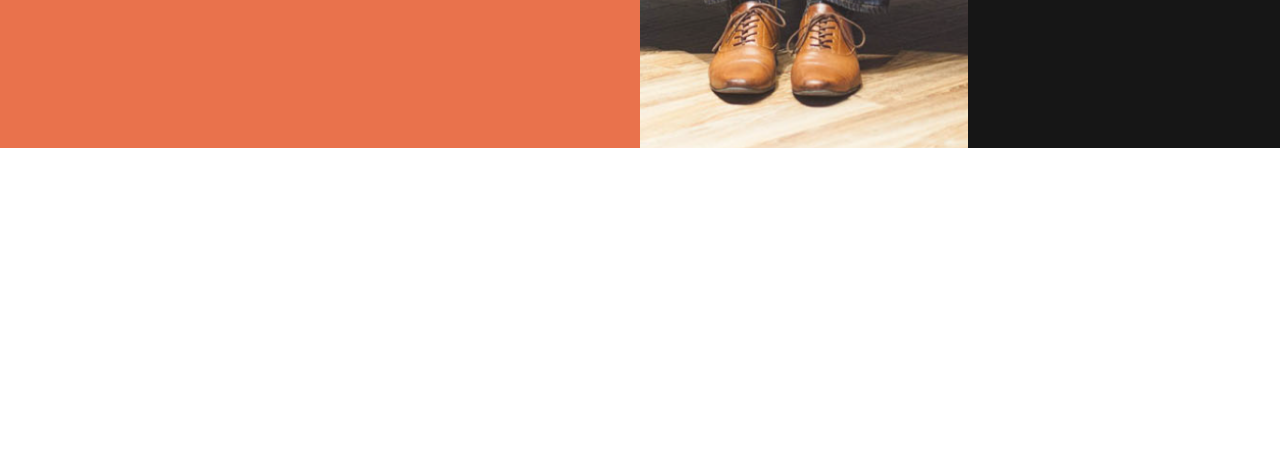
==== commit bd31ddad: "updated degree" ====
--- a/index.html
+++ b/index.html
@@ -260,7 +260,7 @@
                                    <i class="fa fa-graduation-cap"></i>
                               </div>
                               <div class="media-body">
-                                   <h3 class="media-heading">Bachelor of Mechatronic Engineering <small>2021 - 2024</small></h3>
+                                   <h3 class="media-heading">Bachelor of Engineering (Honours) (Robotics and Mechatronics) <small>2021 - 2024</small></h3>
                                    <p>University of New South Wales (UNSW)</p>
                               </div>
                          </div>
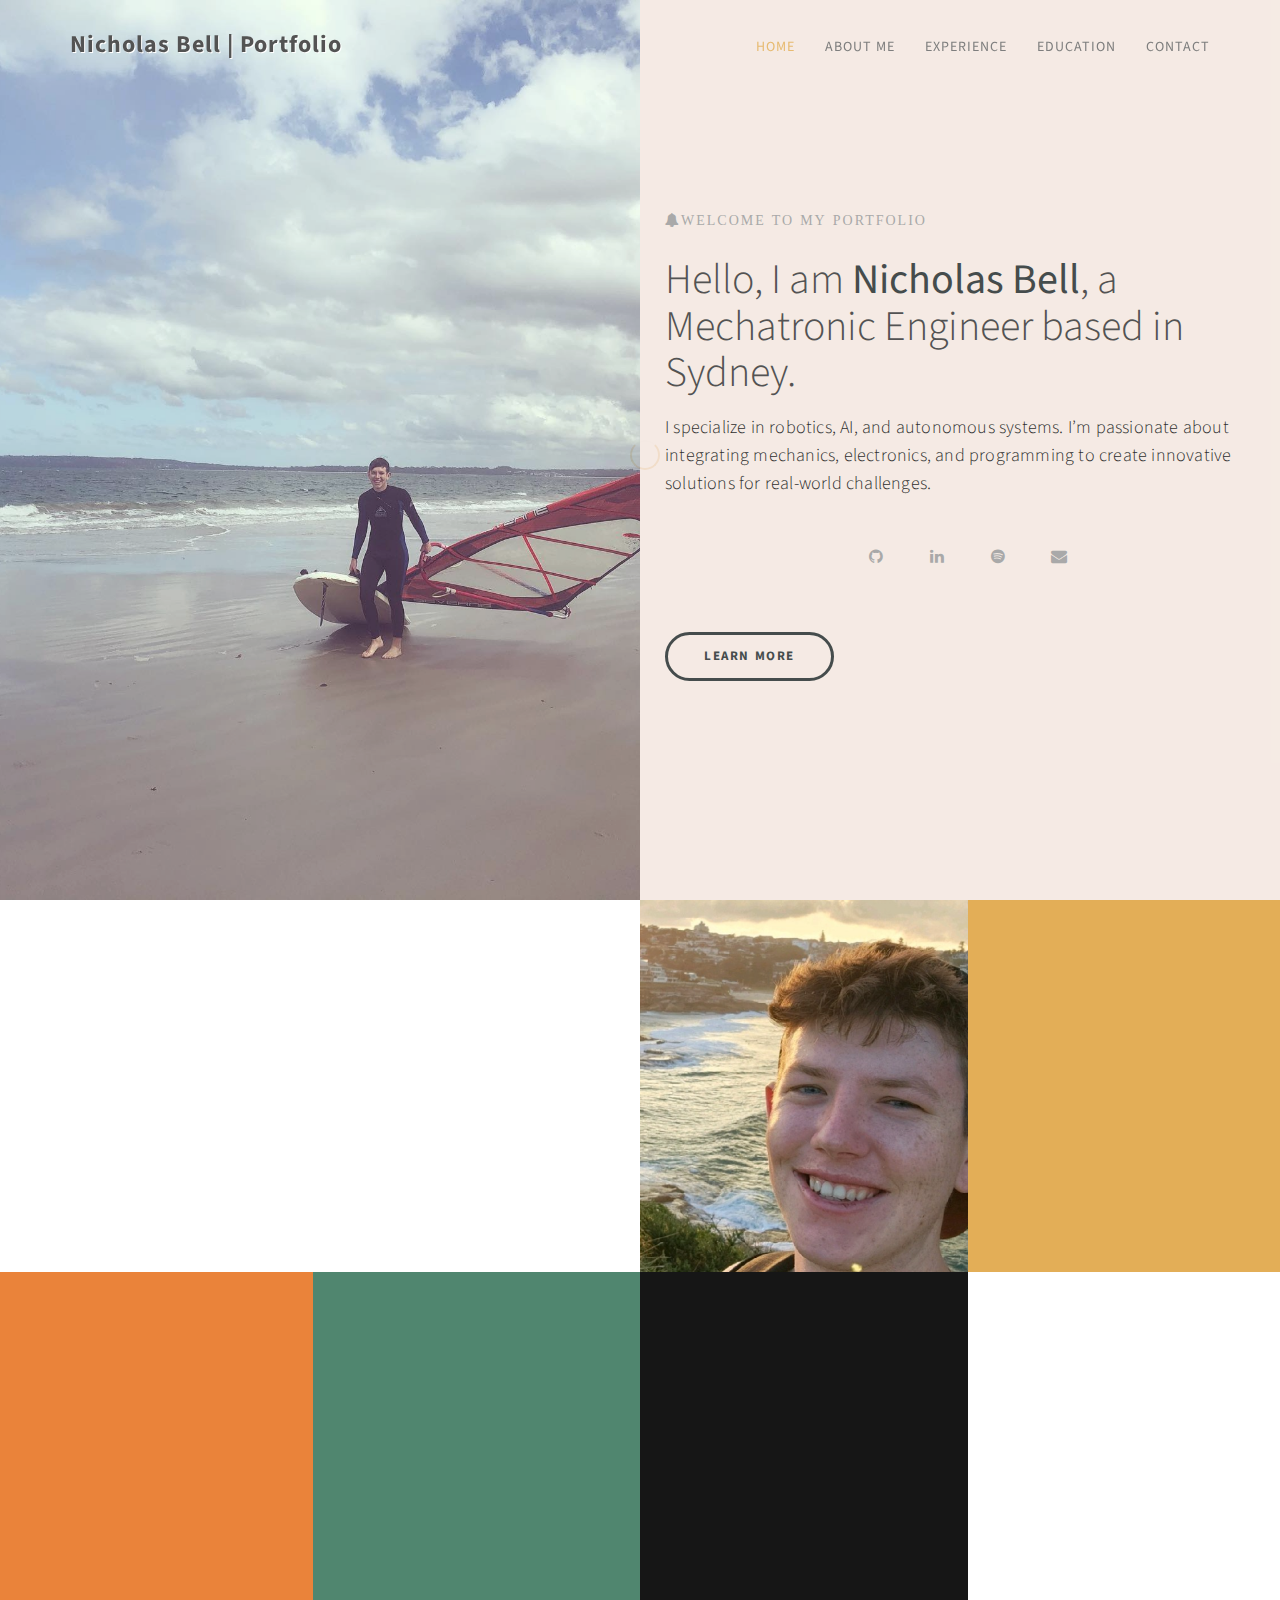
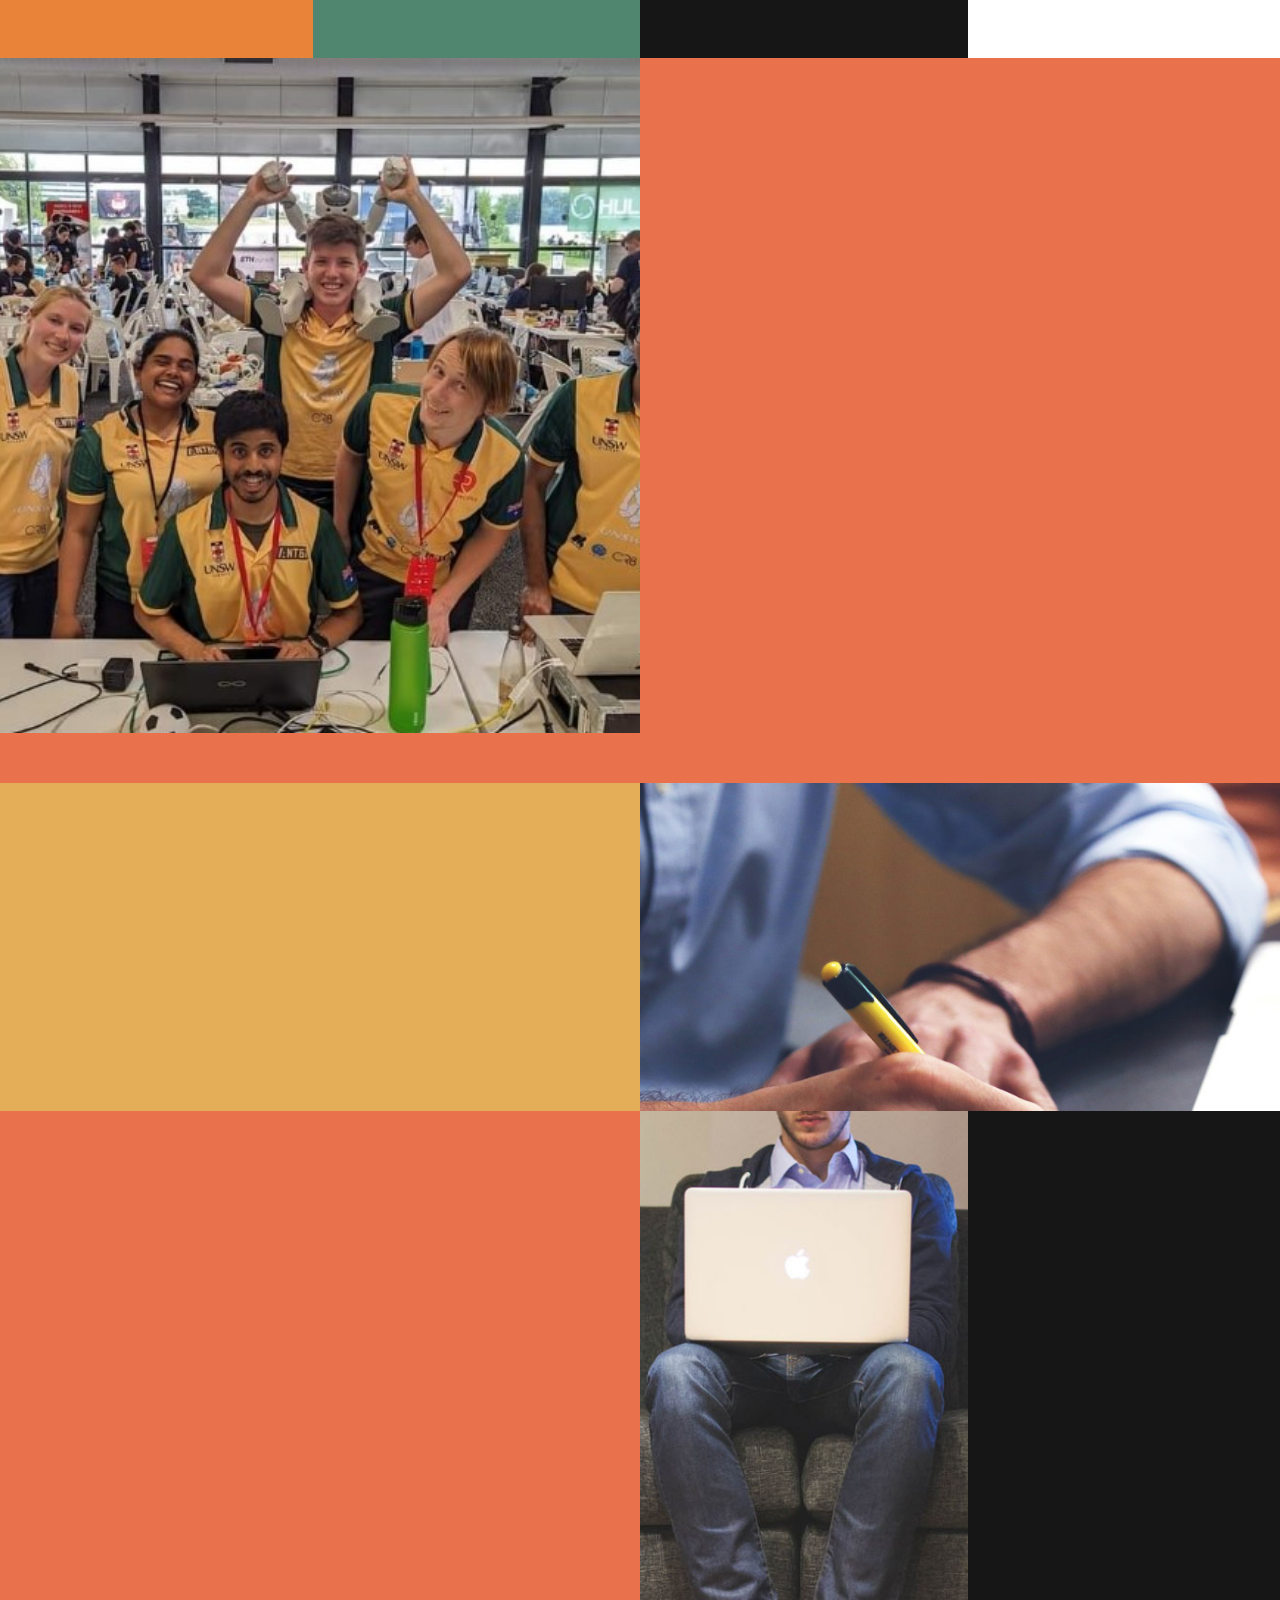
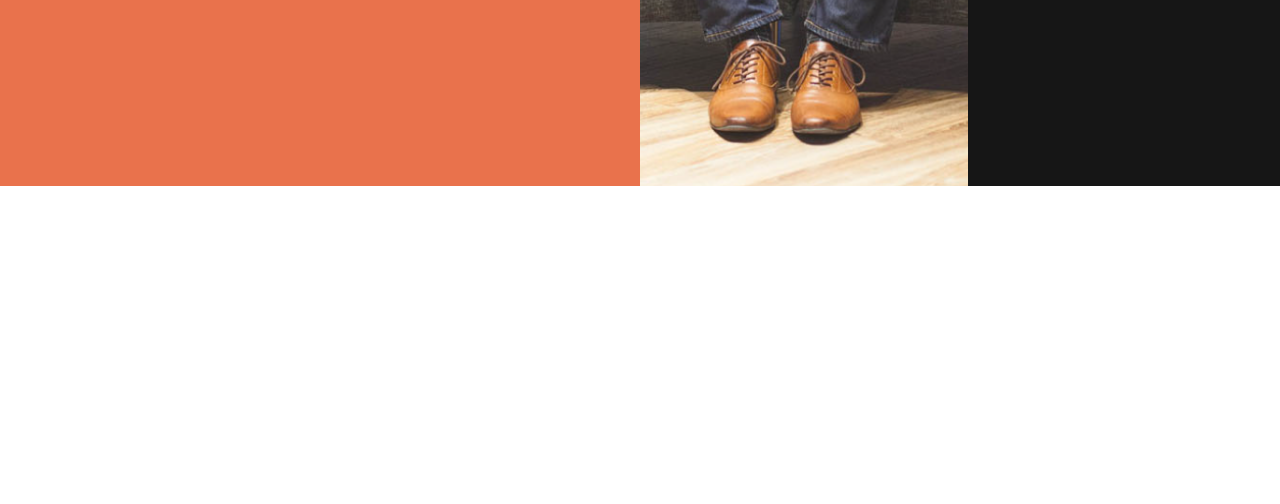
==== commit f5f648aa: "fixed education word spacing" ====
--- a/index.html
+++ b/index.html
@@ -260,7 +260,8 @@
                                    <i class="fa fa-graduation-cap"></i>
                               </div>
                               <div class="media-body">
-                                   <h3 class="media-heading">Bachelor of Engineering (Honours) (Robotics and Mechatronics) <small>2021 - 2024</small></h3>
+                                   <h3 class="media-heading">Bachelor of Engineering (Honours) (Robotics and Mechatronics) </h3>
+                                   <h3 class="media-heading"><small>2021 - 2024</small></h3>
                                    <p>University of New South Wales (UNSW)</p>
                               </div>
                          </div>
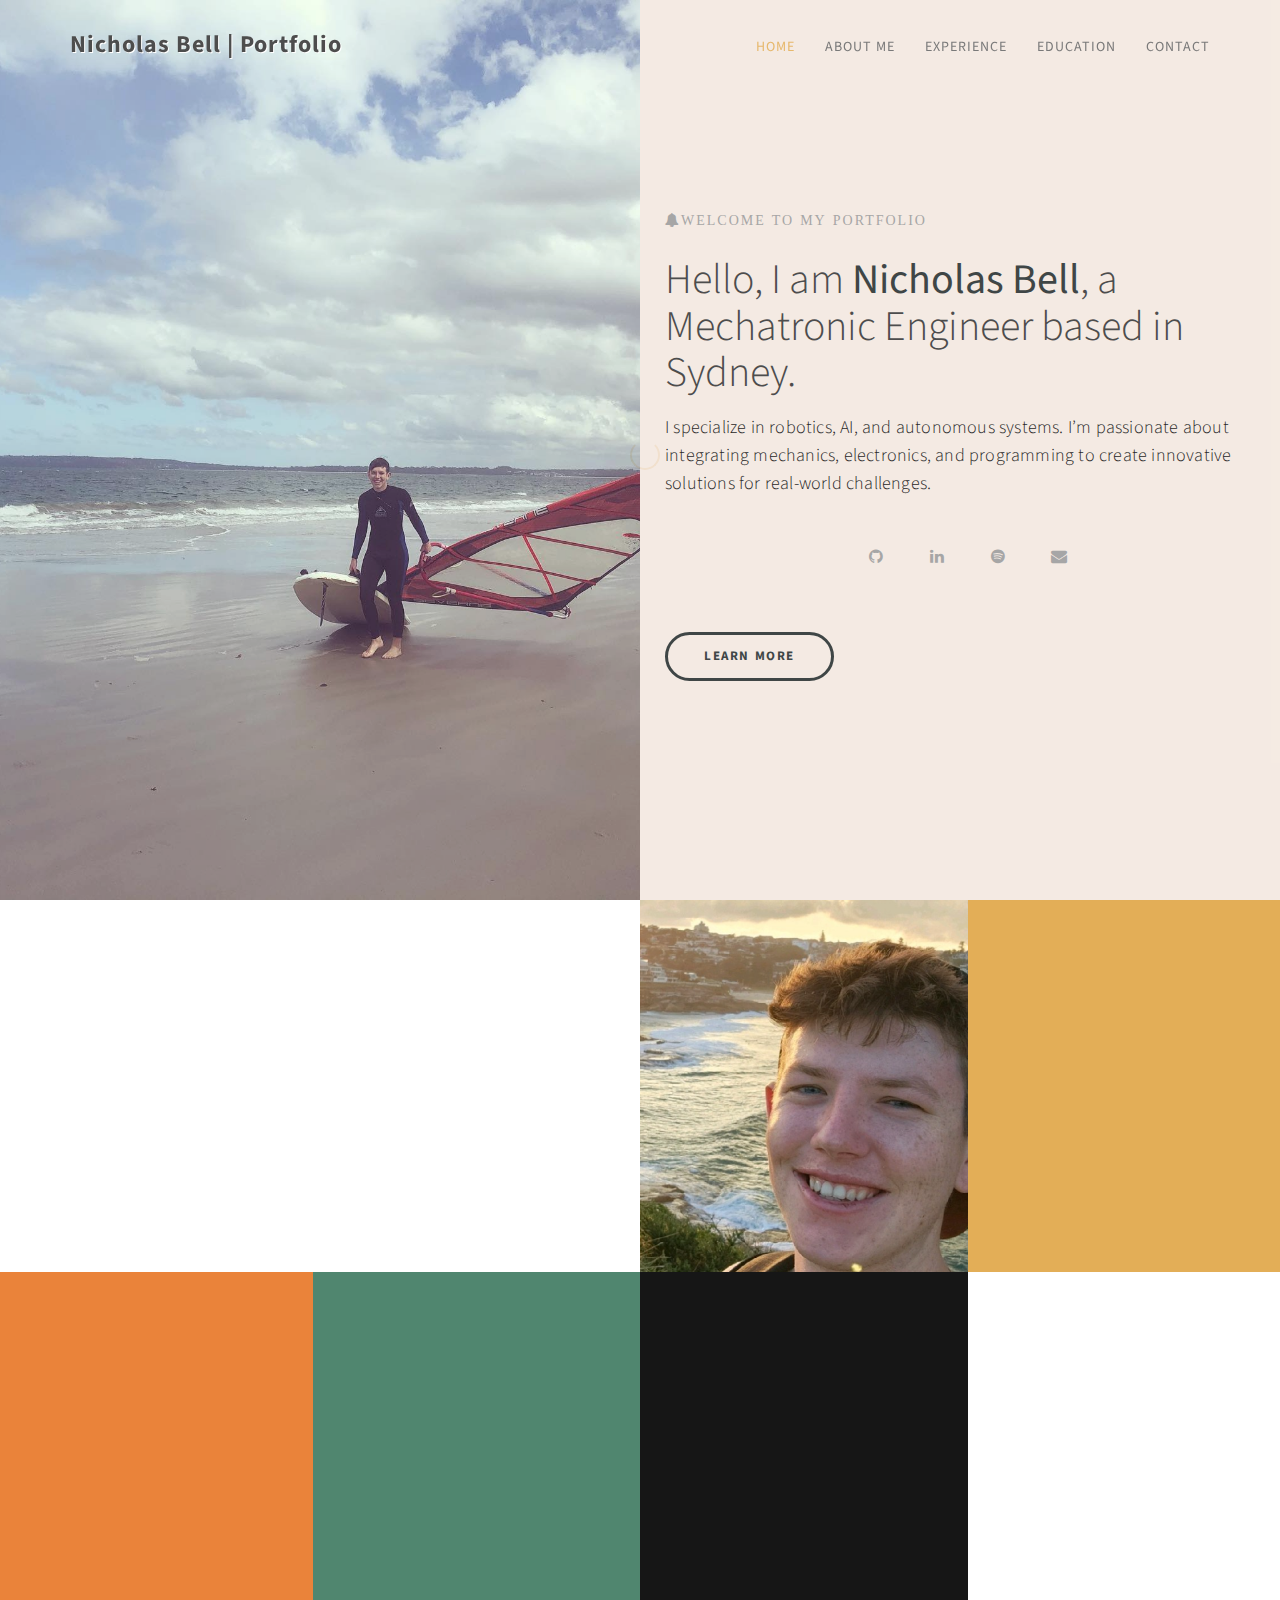
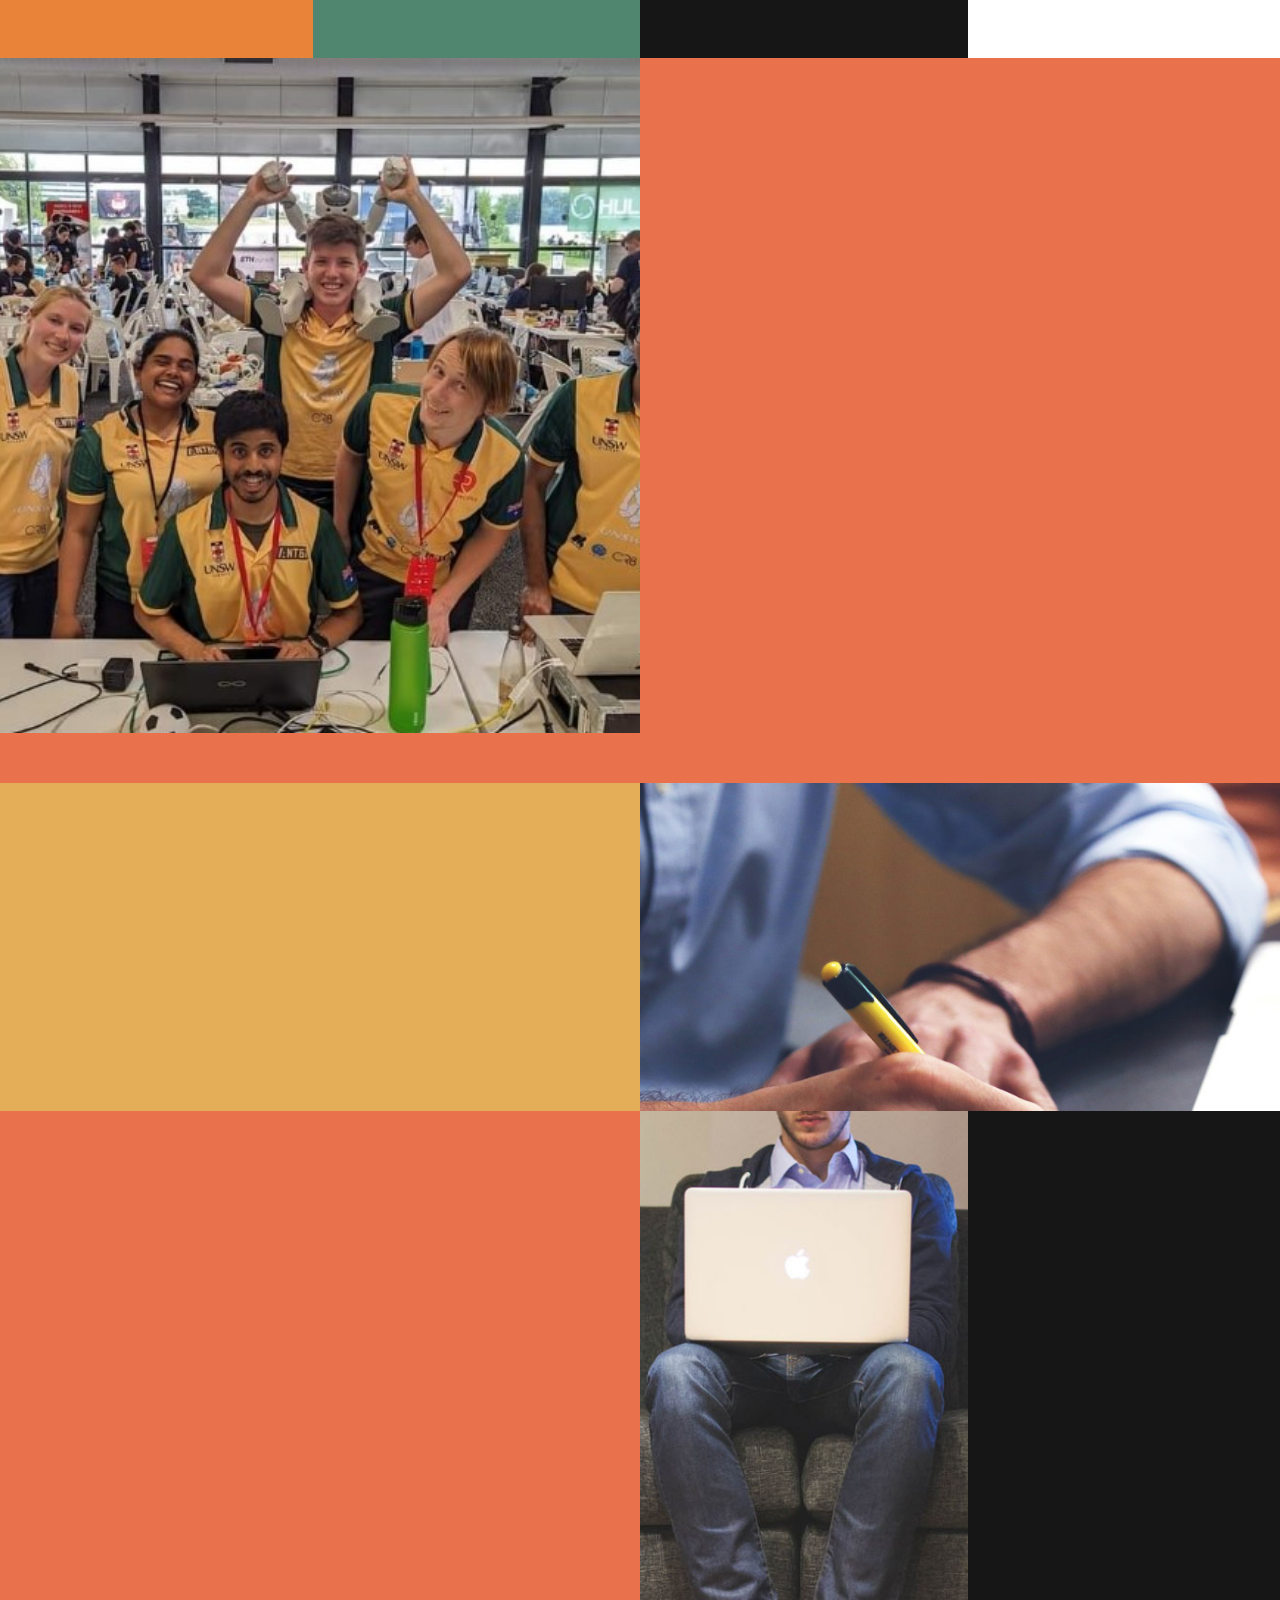
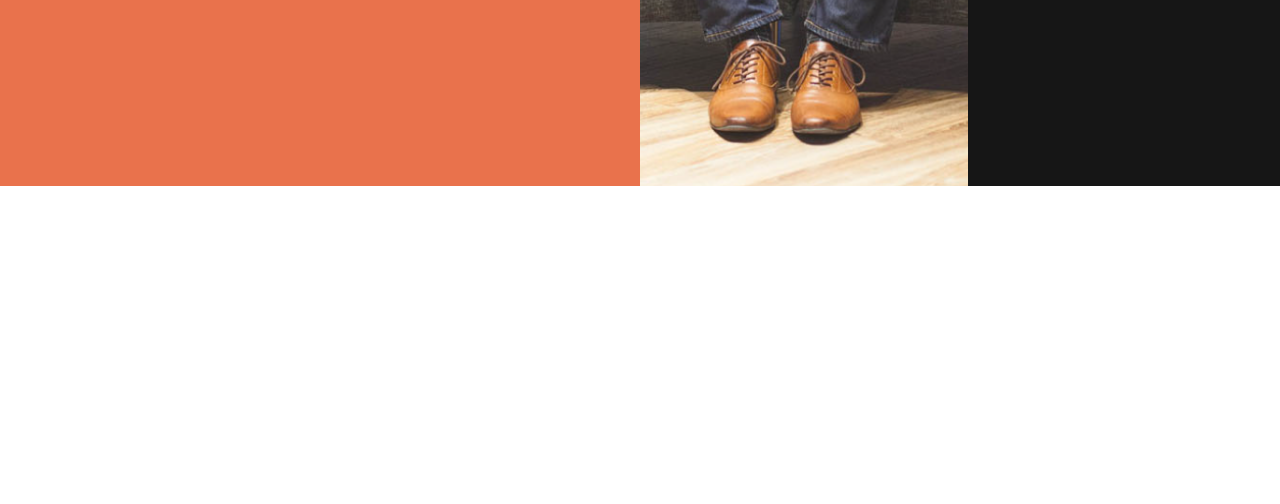
==== commit 8c73fb2c: "updated github repo links" ====
--- a/index.html
+++ b/index.html
@@ -151,7 +151,7 @@
                      <i class="fa fa-android"></i>
                          <h3>Thesis Project</h3>
                          <p>Real-Time ChatGPT Hybrid Decision-Making for Safe Human-Robot Interaction.</p>
-                         <a href="https://github.com/your-github-link" class="color-white">View Project</a>
+                         <a href="https://github.com/Neoxra/Thesis-Ur5e-arm-with-ChatGPT-taskplanner" class="color-white">View Project</a>
                  </div>
              </div>
  
@@ -161,7 +161,7 @@
                      <i class="fa fa-gear"></i>
                          <h3>Autonomous Screwdriver</h3>
                          <p>Robotic Screwdriving using UR5e Robotic Arm and custom motorized end effector and vision systems.</p>
-                         <a href="https://github.com/your-github-link" class="color-white">View Project</a>
+                         <a href="https://github.com/DaviddNie/ScrewDrivingBot1" class="color-white">View Project</a>
                  </div>
              </div>
  
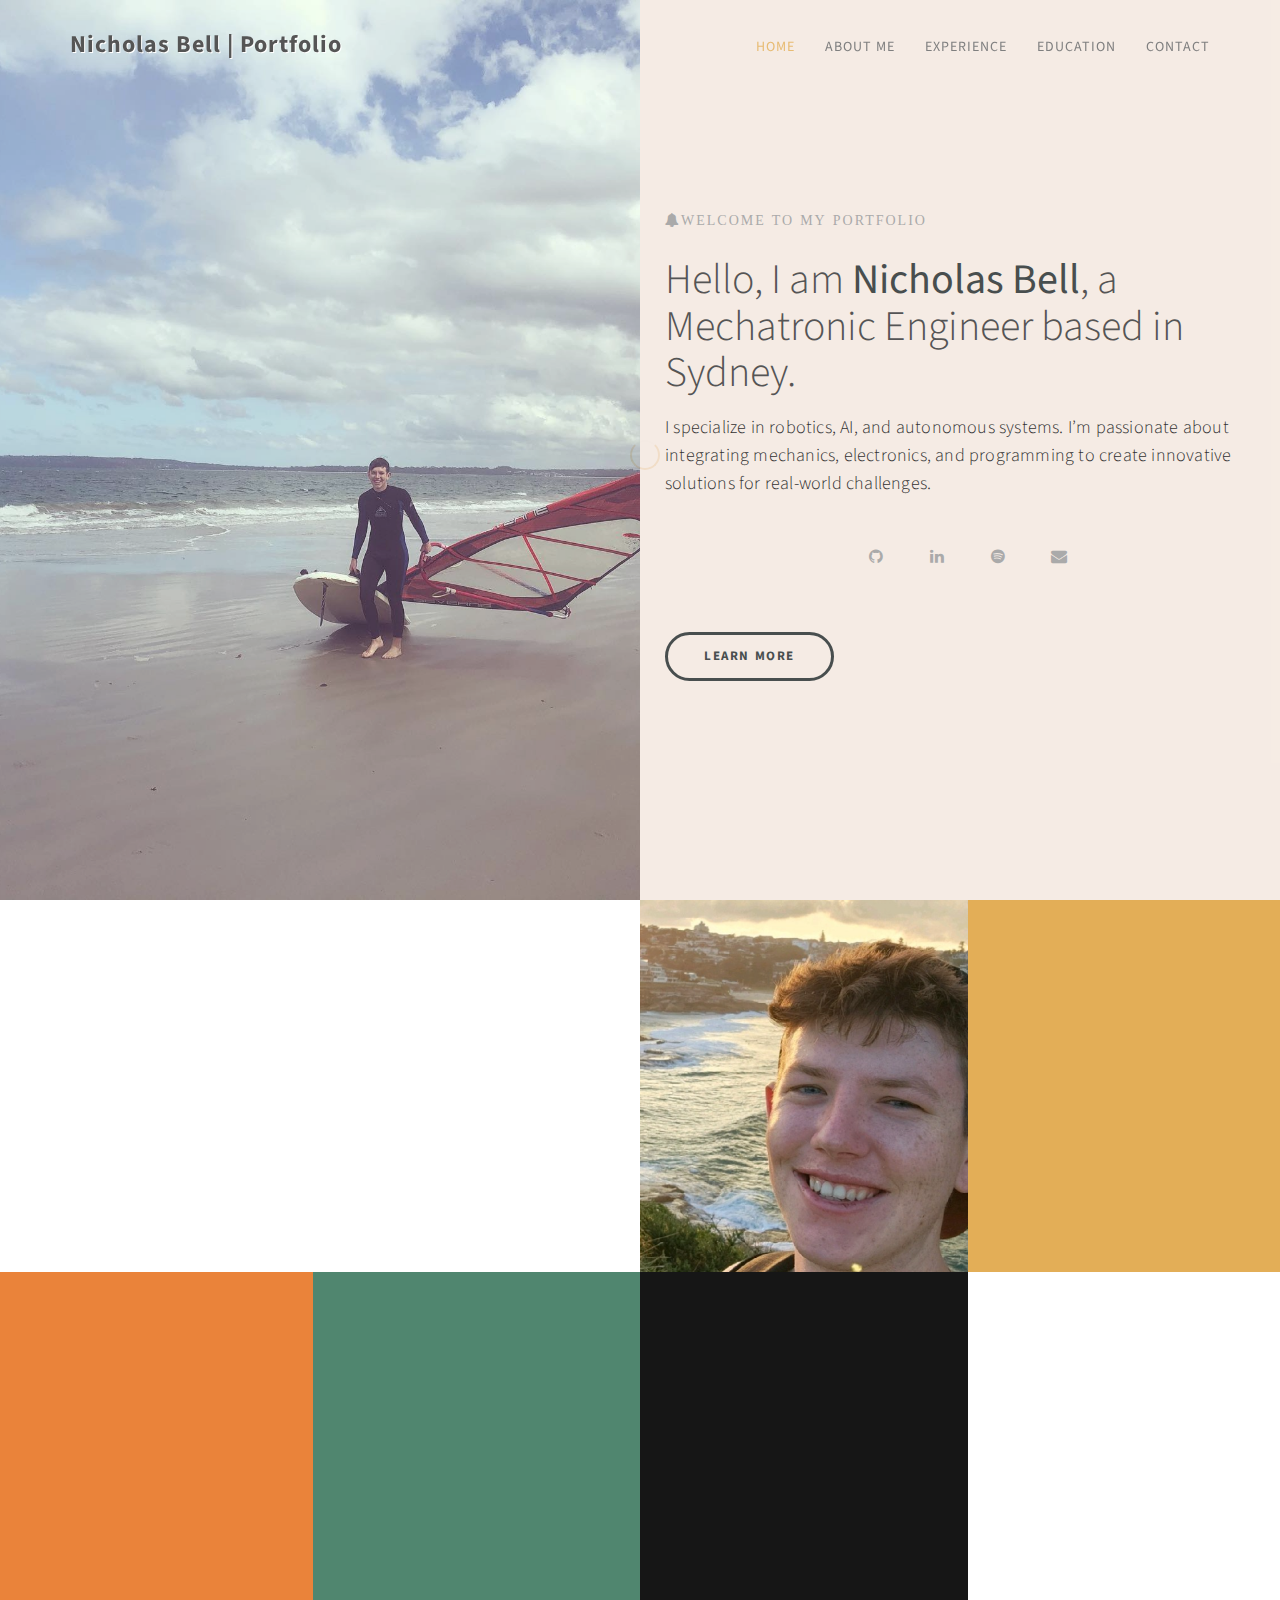
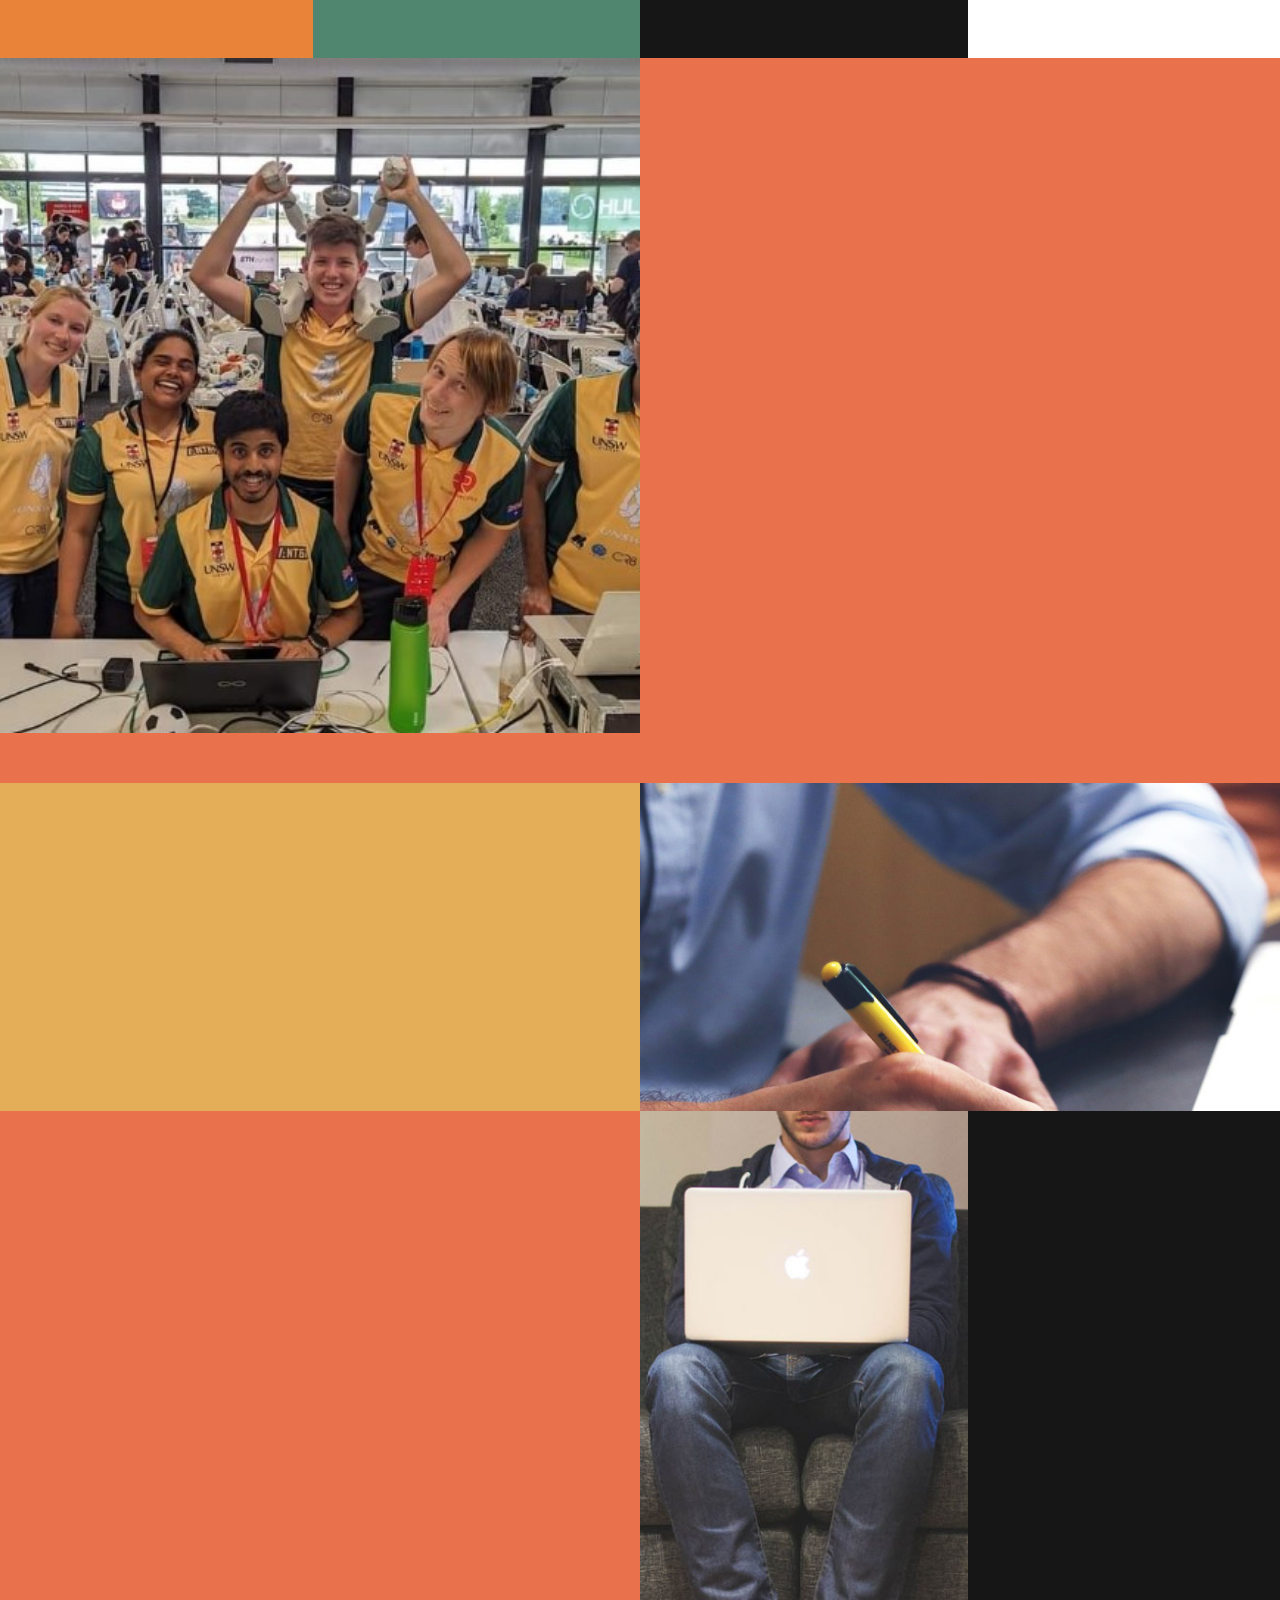
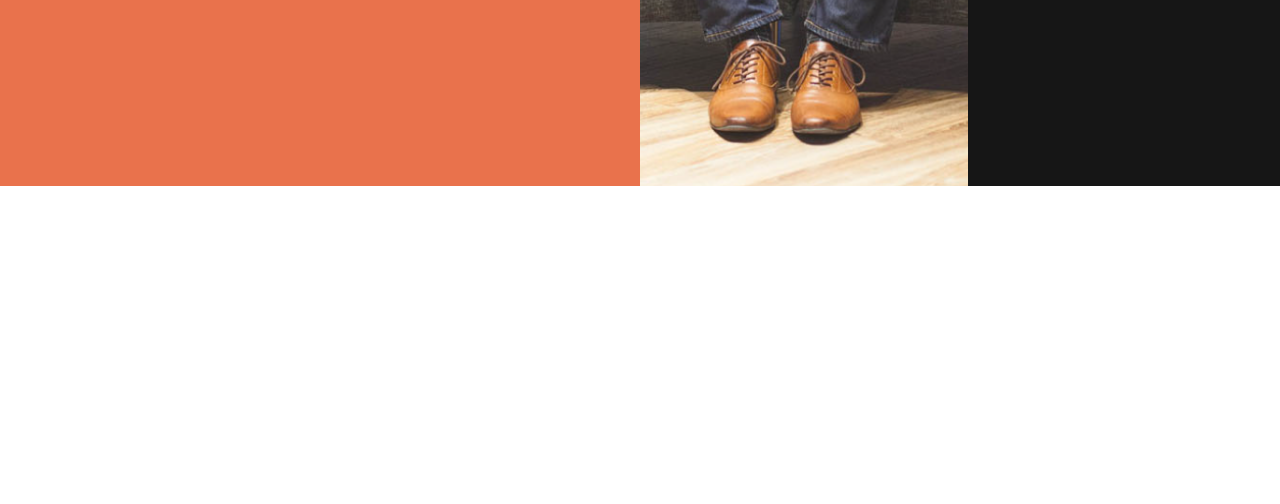
==== commit 7be3ad04: "bio change" ====
--- a/index.html
+++ b/index.html
@@ -97,7 +97,7 @@
                               <h3> & My Projects</h2>
                          </div>
                          <div class="wow fadeInUp" data-wow-delay="0.5s">
-                              <p class="color-dark">I’m in my final year of Mechatronic Engineering at UNSW, with only a hop and skip until graduation</p>
+                              <p class="color-dark">I’m a Robotics & Mechatronic Engineering Graudate from UNSW, with a passion for everything space, AI & robotics</p>
                               <p class="color-dark">My work revolves around designing and implementing robotics and AI systems for real-world applications.</p>
                          </div>
                     </div>
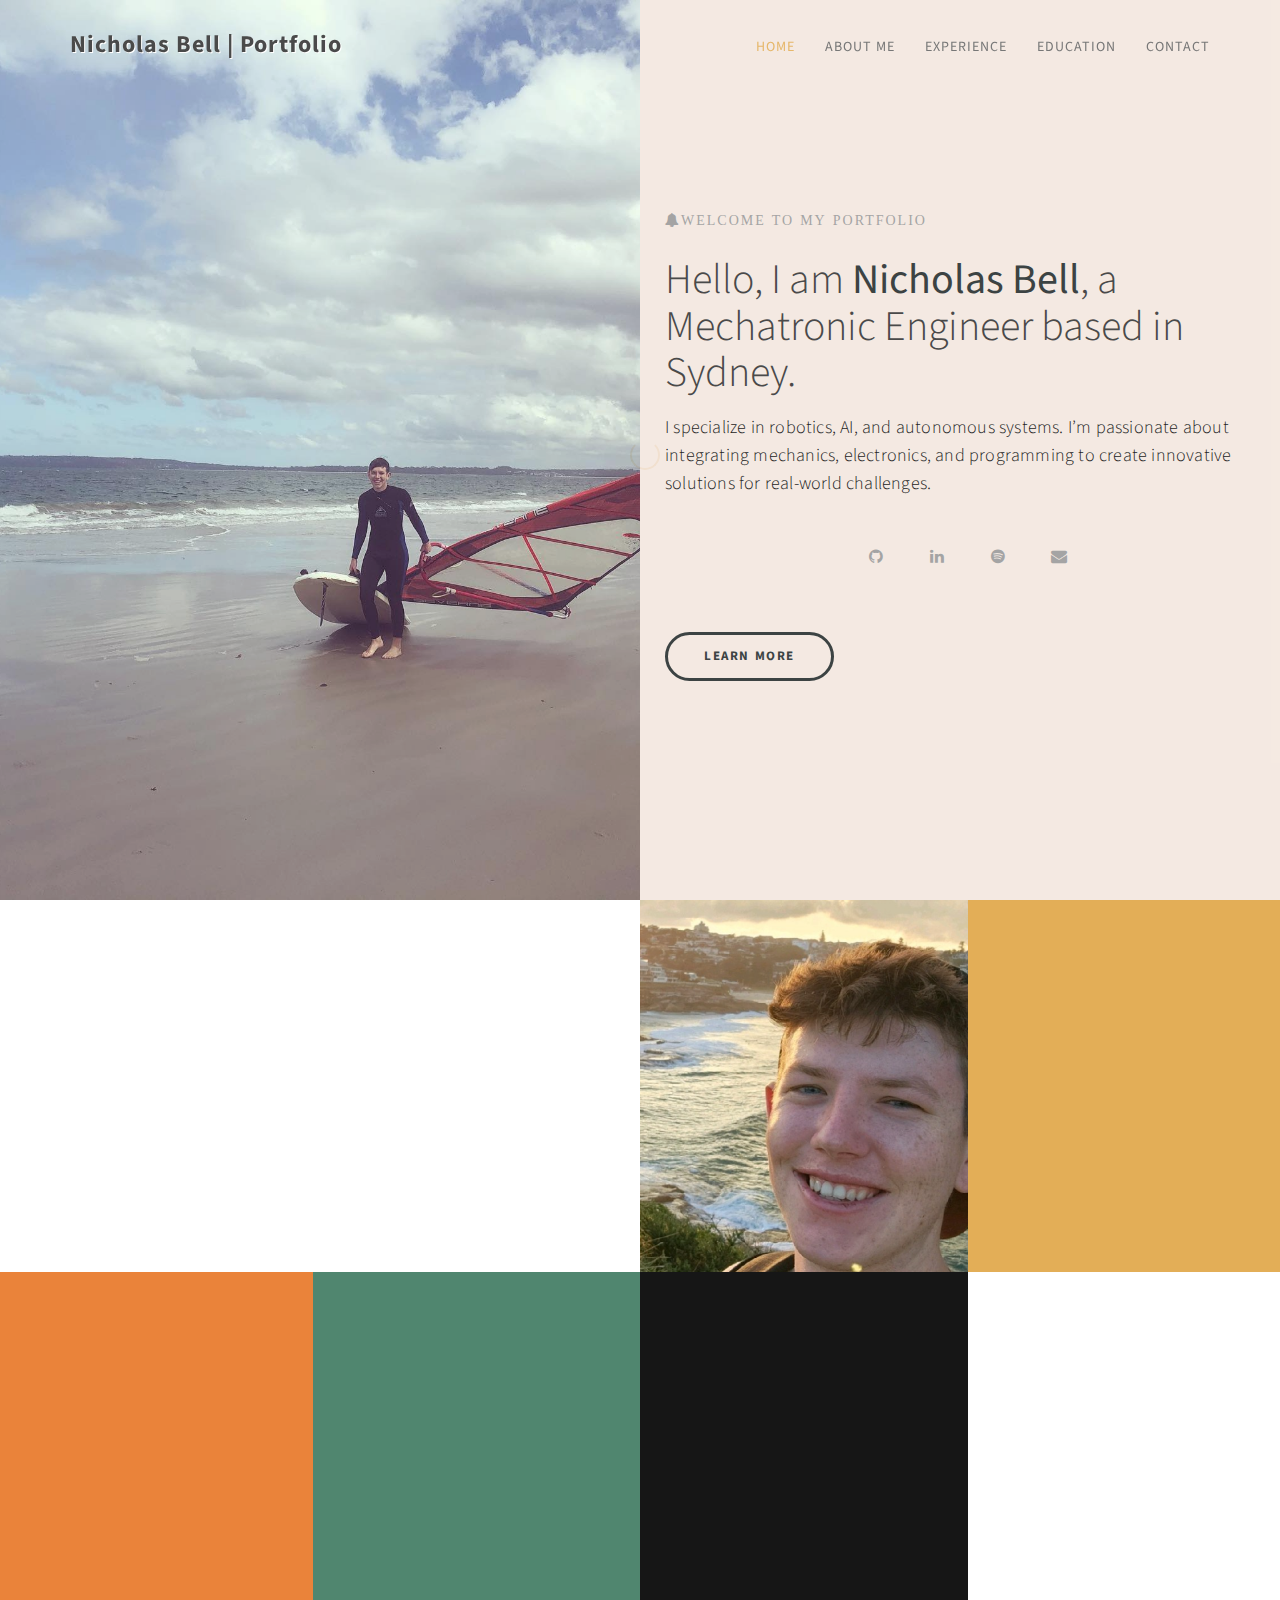
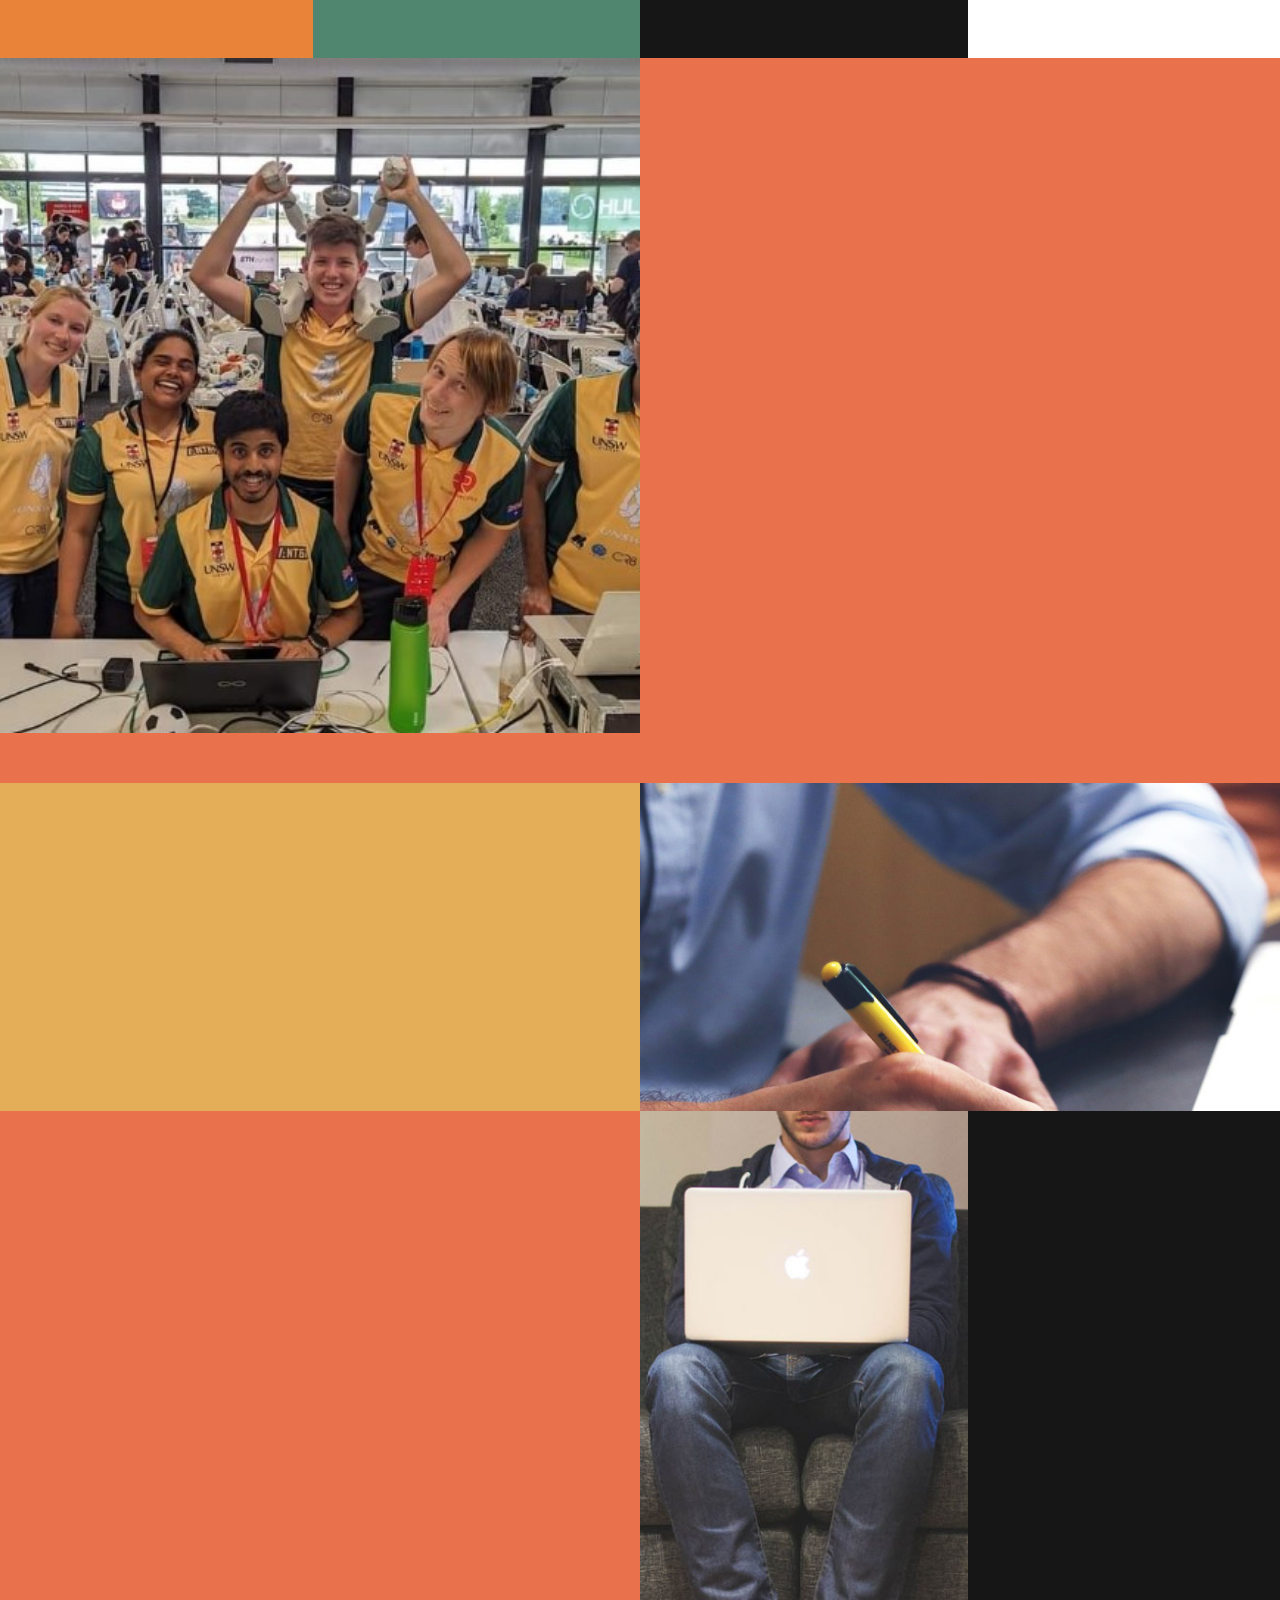
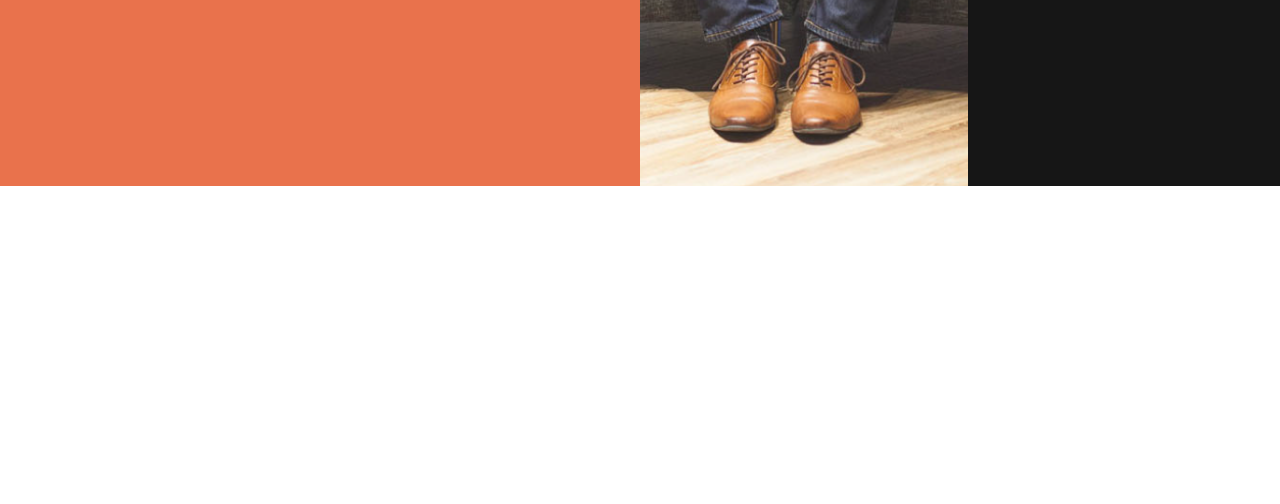
==== commit 950cedcb: "temp removed inactive github links" ====
--- a/index.html
+++ b/index.html
@@ -170,8 +170,8 @@
                  <div class="wow fadeInUp color-white projects-thumb" data-wow-delay="0.6s">
                      <i class="fa fa-arrows"></i>
                          <h3>ADCS Testing Rig</h3>
-                         <p>Constructed a rig to spin a CubeSat in three axes for orientation sensor testing.</p>
-                         <a href="https://github.com/your-github-link" class="color-white">View Project</a>
+                         <p>Constructed a rig to spin a CubeSat in three axes for orientation sensor testing and tumbling simulation.</p>
+                         <!-- <a href="https://github.com/your-github-link" class="color-white">View Project</a> -->
                  </div>
              </div> 
  
@@ -181,7 +181,7 @@
                      <i class="fa fa-space-shuttle color-dark"></i>
                          <h3>Drone Object Detection</h3>
                          <p class="color-dark">Expanded on Yolov5 for a drone object detection system using the VisDrone dataset.</p>
-                         <a href="https://github.com/your-github-link" class="color-dark">View Project</a>
+                         <!-- <a href="https://github.com/your-github-link" class="color-dark">View Project</a> -->
                  </div>
              </div>
 
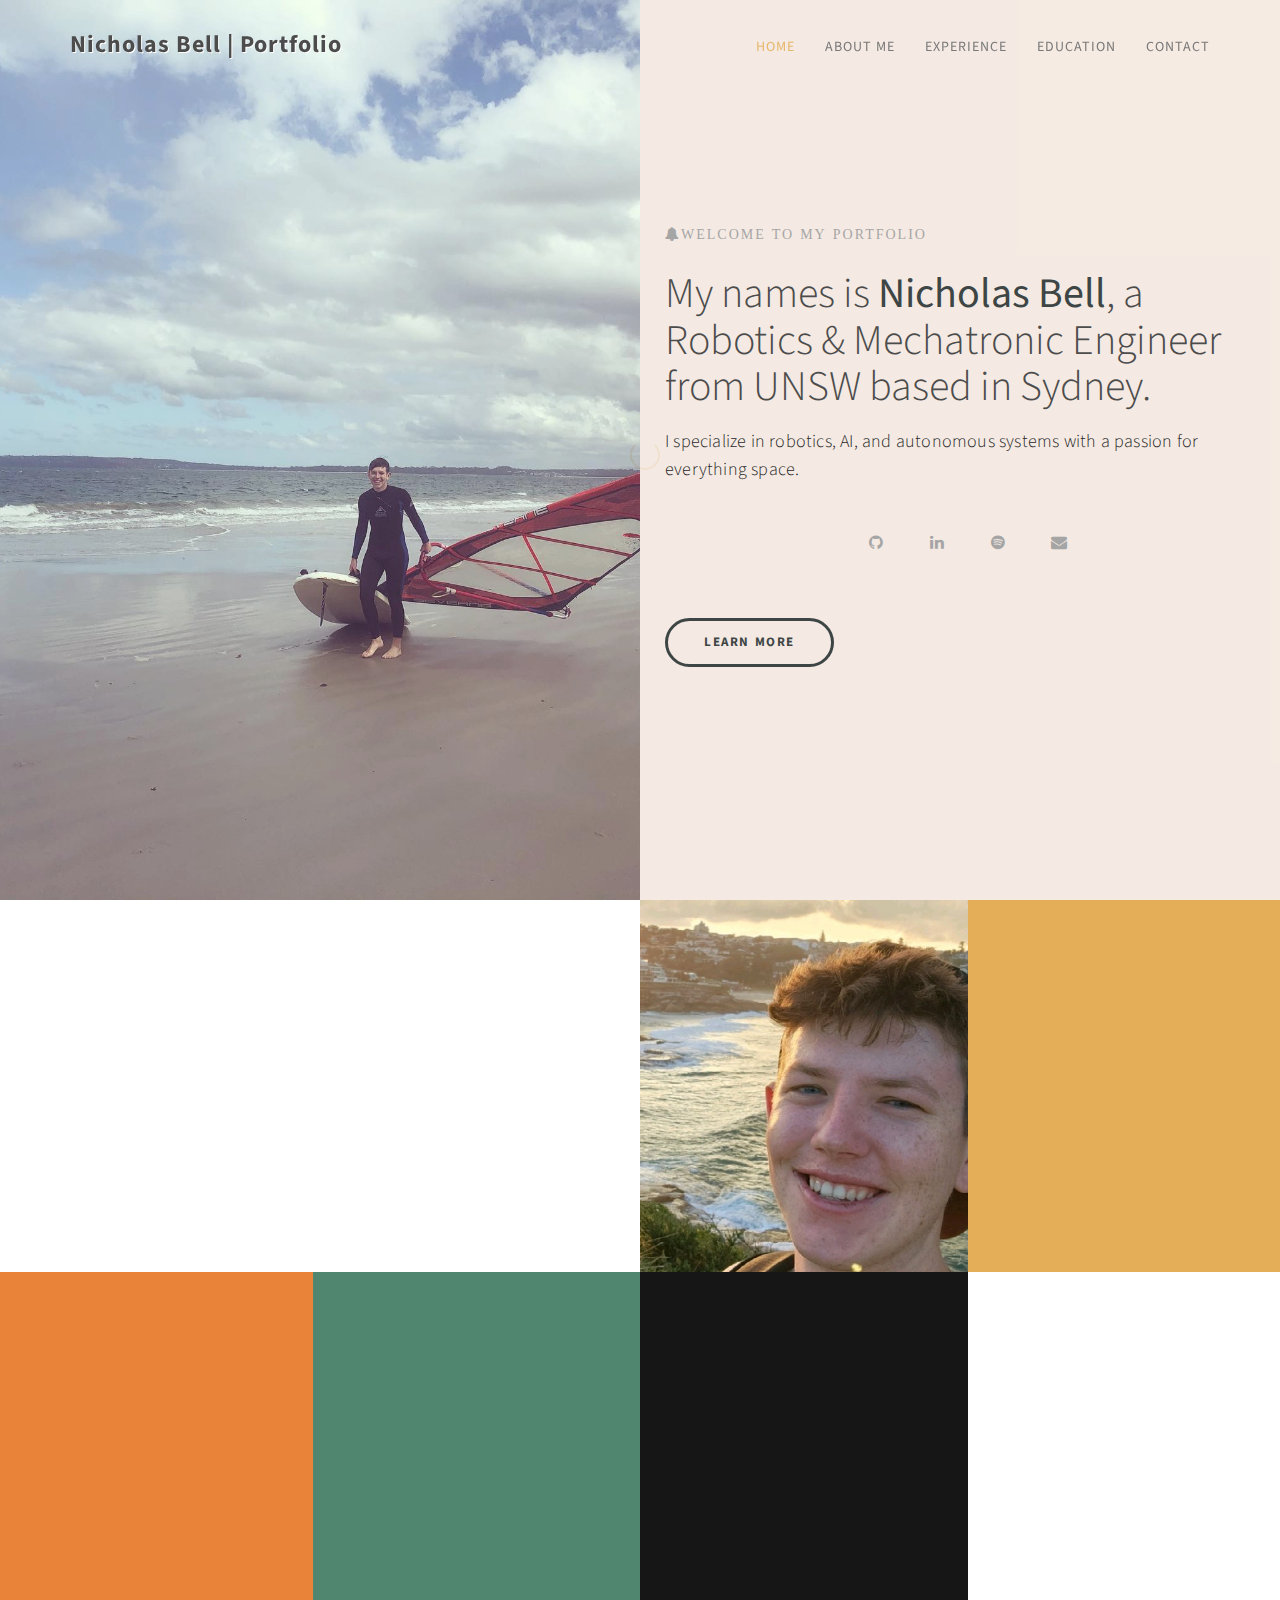
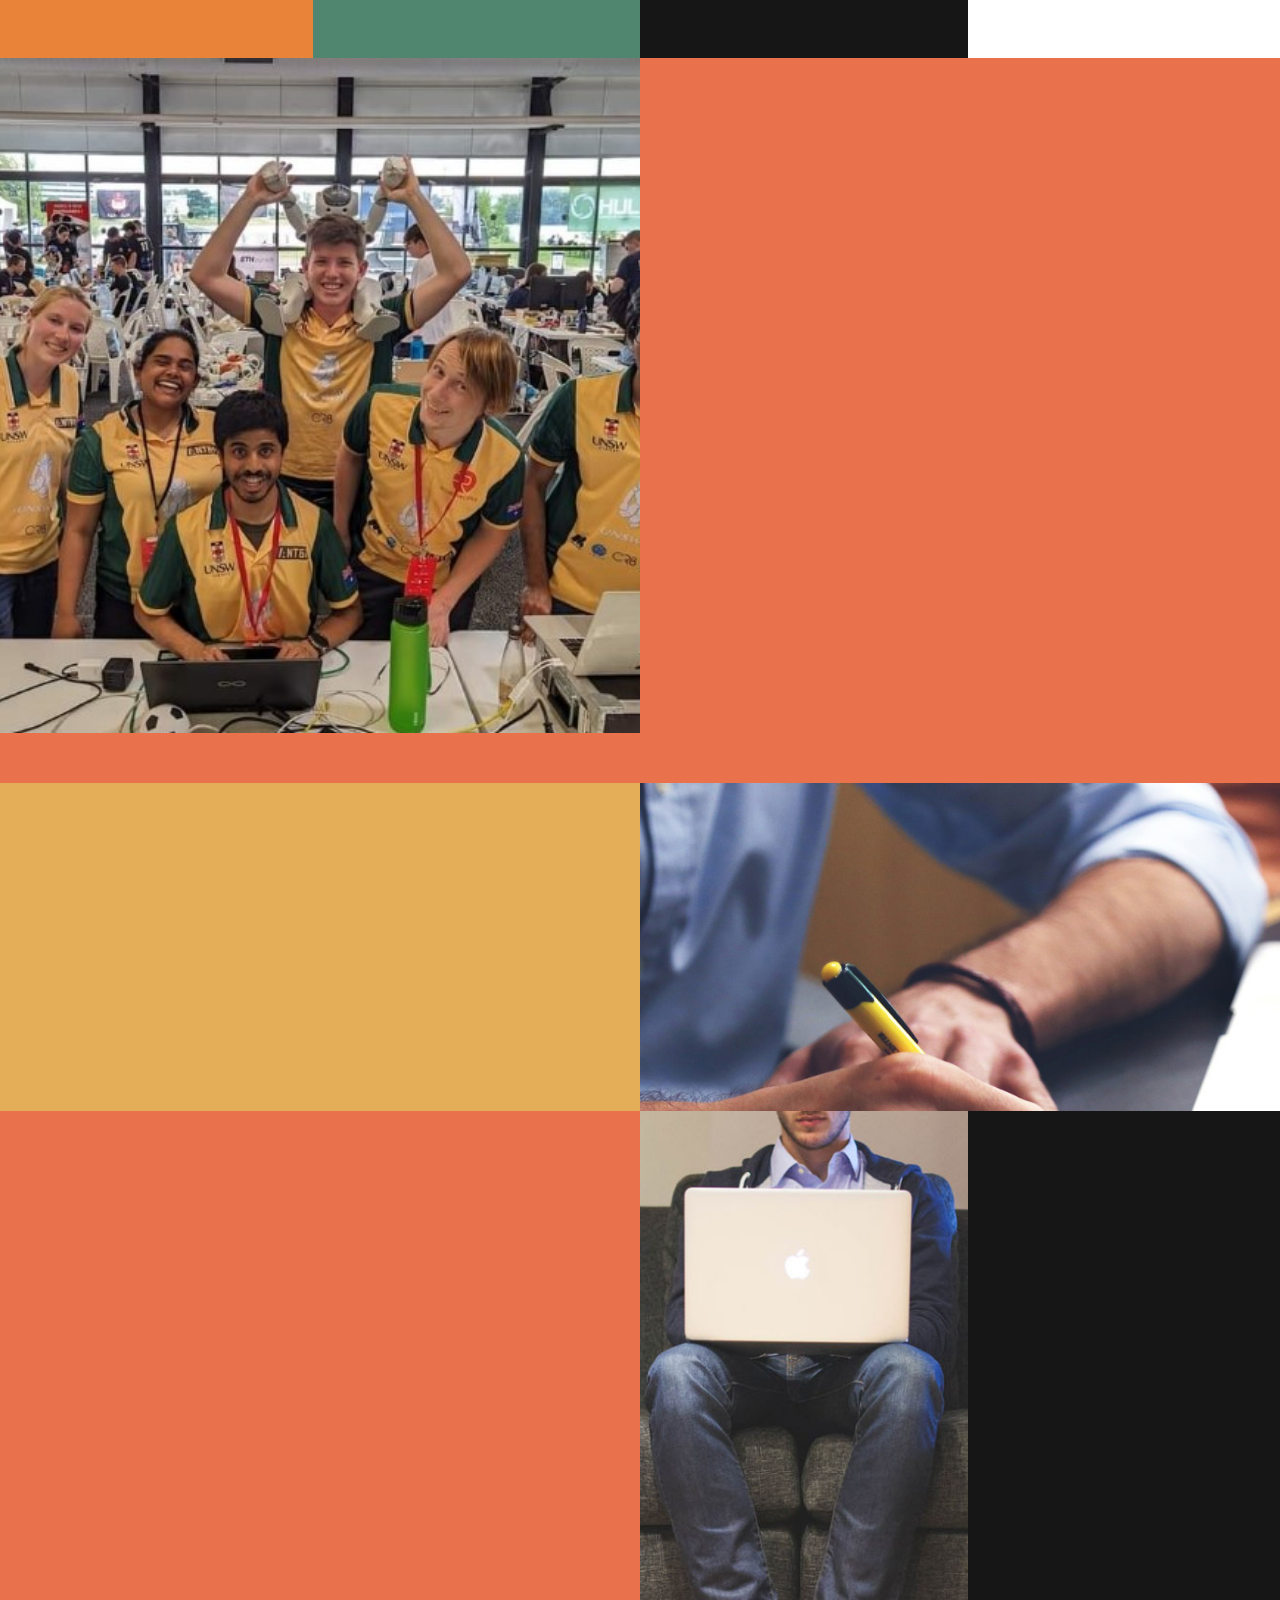
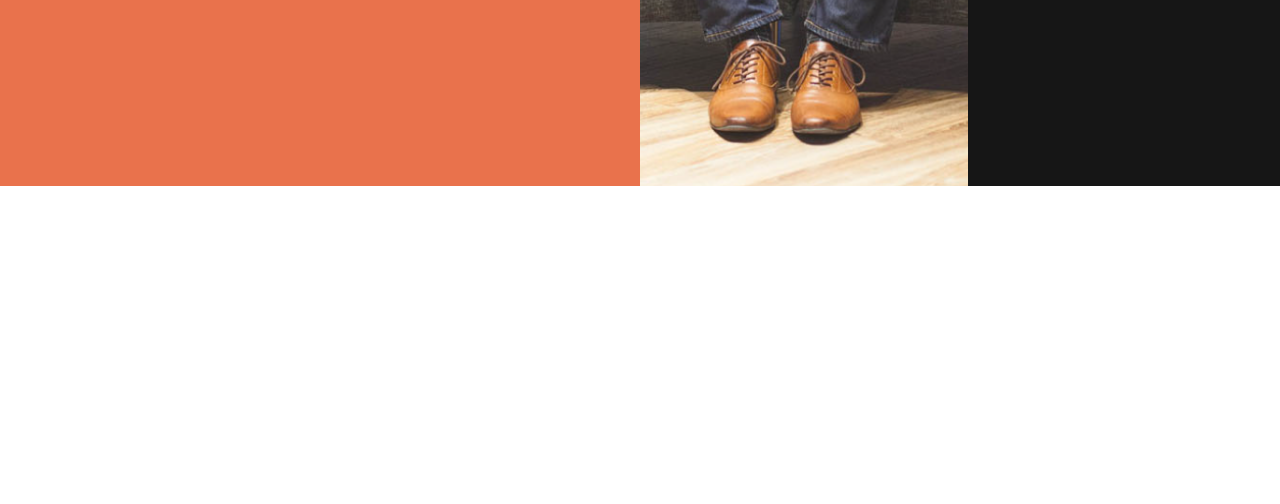
==== commit a50274c5: "bio changed; removed redundant about me section" ====
--- a/index.html
+++ b/index.html
@@ -68,9 +68,9 @@
                     <div class="home-thumb">
                          <div class="section-title">
                               <h4 class="wow fadeInUp fa fa-bell" data-wow-delay="0.3s">Welcome to my portfolio</h4>
-                              <h1 class="wow fadeInUp " data-wow-delay="0.6s">Hello, I am <strong>Nicholas Bell</strong>, a Mechatronic Engineer based in Sydney.</h1>
-                              <p class="wow fadeInUp color-dark" data-wow-delay="0.9s">I specialize in robotics, AI, and autonomous systems. I’m passionate about integrating mechanics, electronics, and programming to create innovative solutions for real-world challenges.</p>
-                              
+                              <h1 class="wow fadeInUp " data-wow-delay="0.6s">My names is <strong>Nicholas Bell</strong>, a Robotics & Mechatronic Engineer from UNSW based in Sydney.</h1>
+                              <p class="wow fadeInUp color-dark" data-wow-delay="0.9s">I specialize in robotics, AI, and autonomous systems with a passion for everything space.</p>
+
                               <ul class="wow fadeInUp social-icon" data-wow-delay="2s">
                                    <li><a href="https://github.com/Neoxra" class="fa fa-github" target="_blank"></a></li>
                                    <li><a href="https://www.linkedin.com/in/nickojbell" class="fa fa-linkedin" target="_blank"></a></li>
@@ -93,11 +93,9 @@
                <div class="col-md-6 col-sm-12">
                     <div class="about-thumb">
                          <div class="wow fadeInUp section-title" data-wow-delay="0.1s">
-                              <h1>About Me</h1>
-                              <h3> & My Projects</h2>
+                              <h1>My Projects</h1>
                          </div>
                          <div class="wow fadeInUp" data-wow-delay="0.5s">
-                              <p class="color-dark">I’m a Robotics & Mechatronic Engineering Graudate from UNSW, with a passion for everything space, AI & robotics</p>
                               <p class="color-dark">My work revolves around designing and implementing robotics and AI systems for real-world applications.</p>
                          </div>
                     </div>
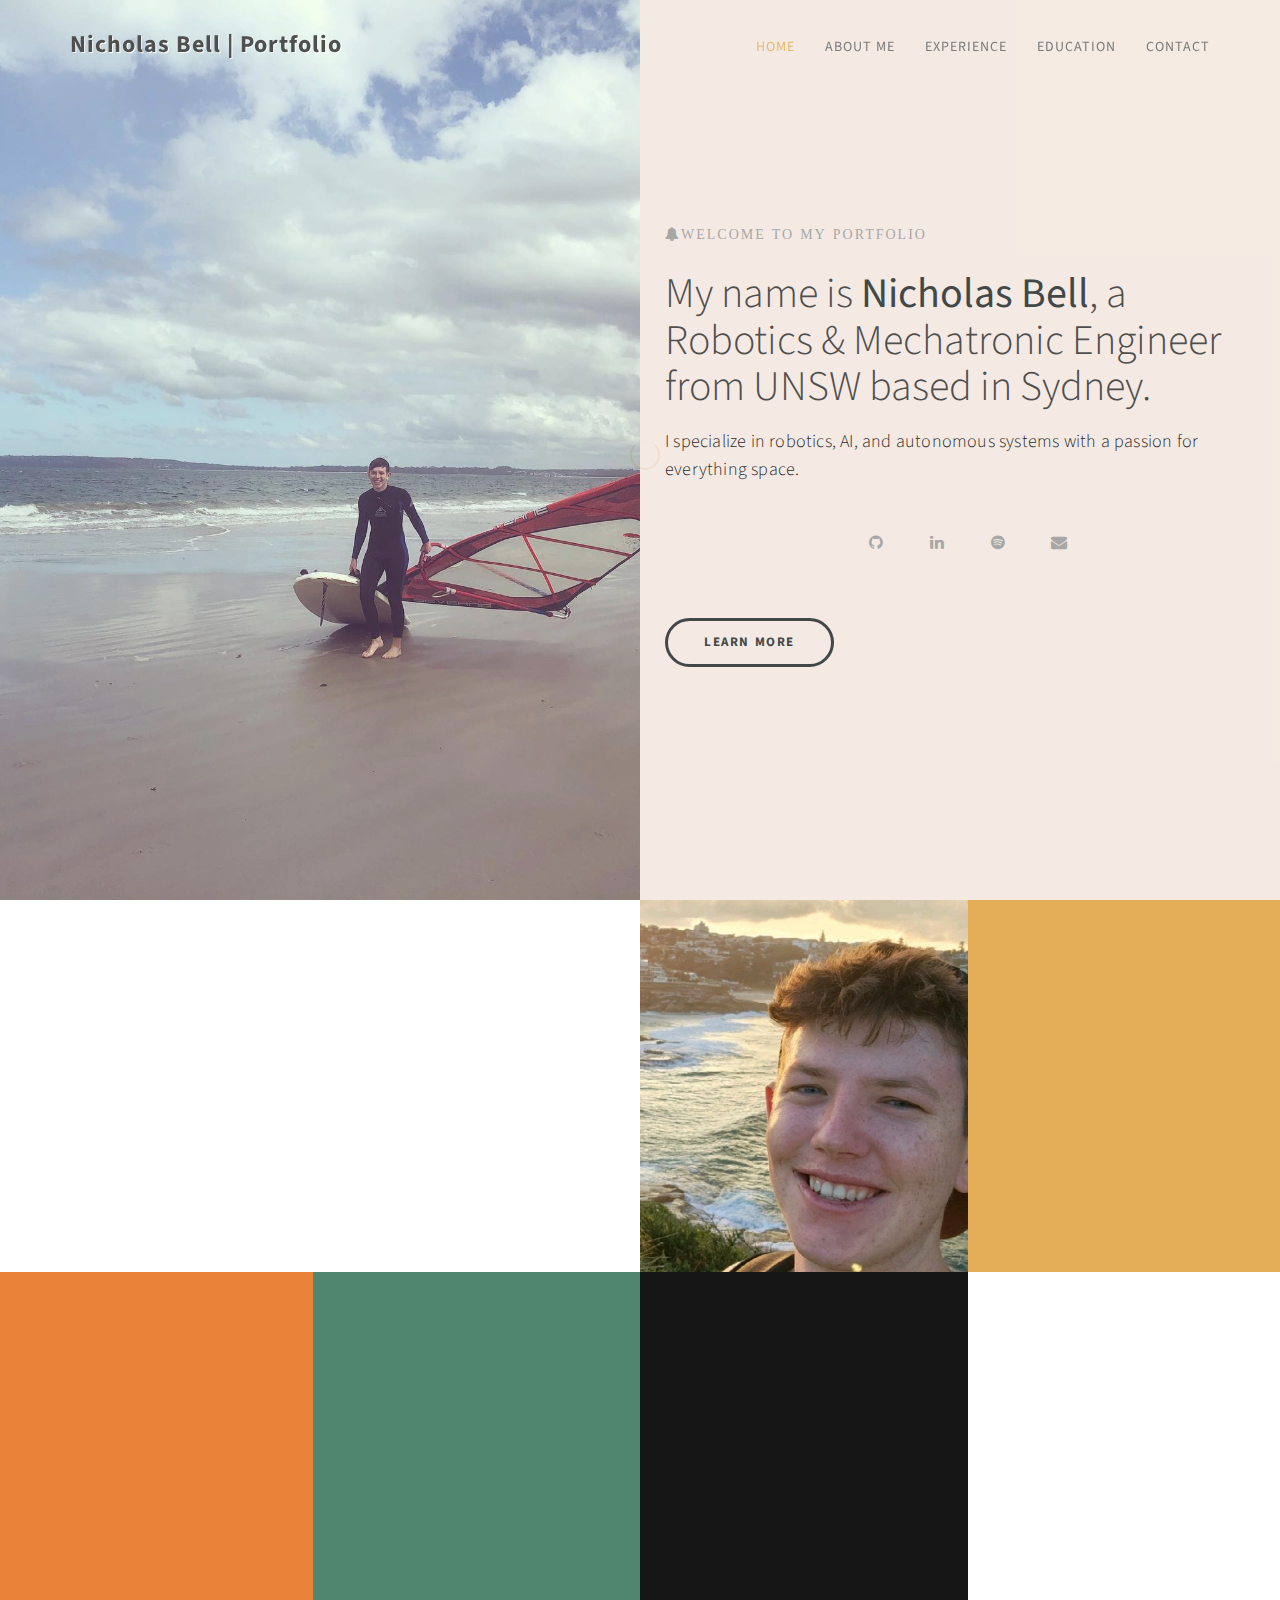
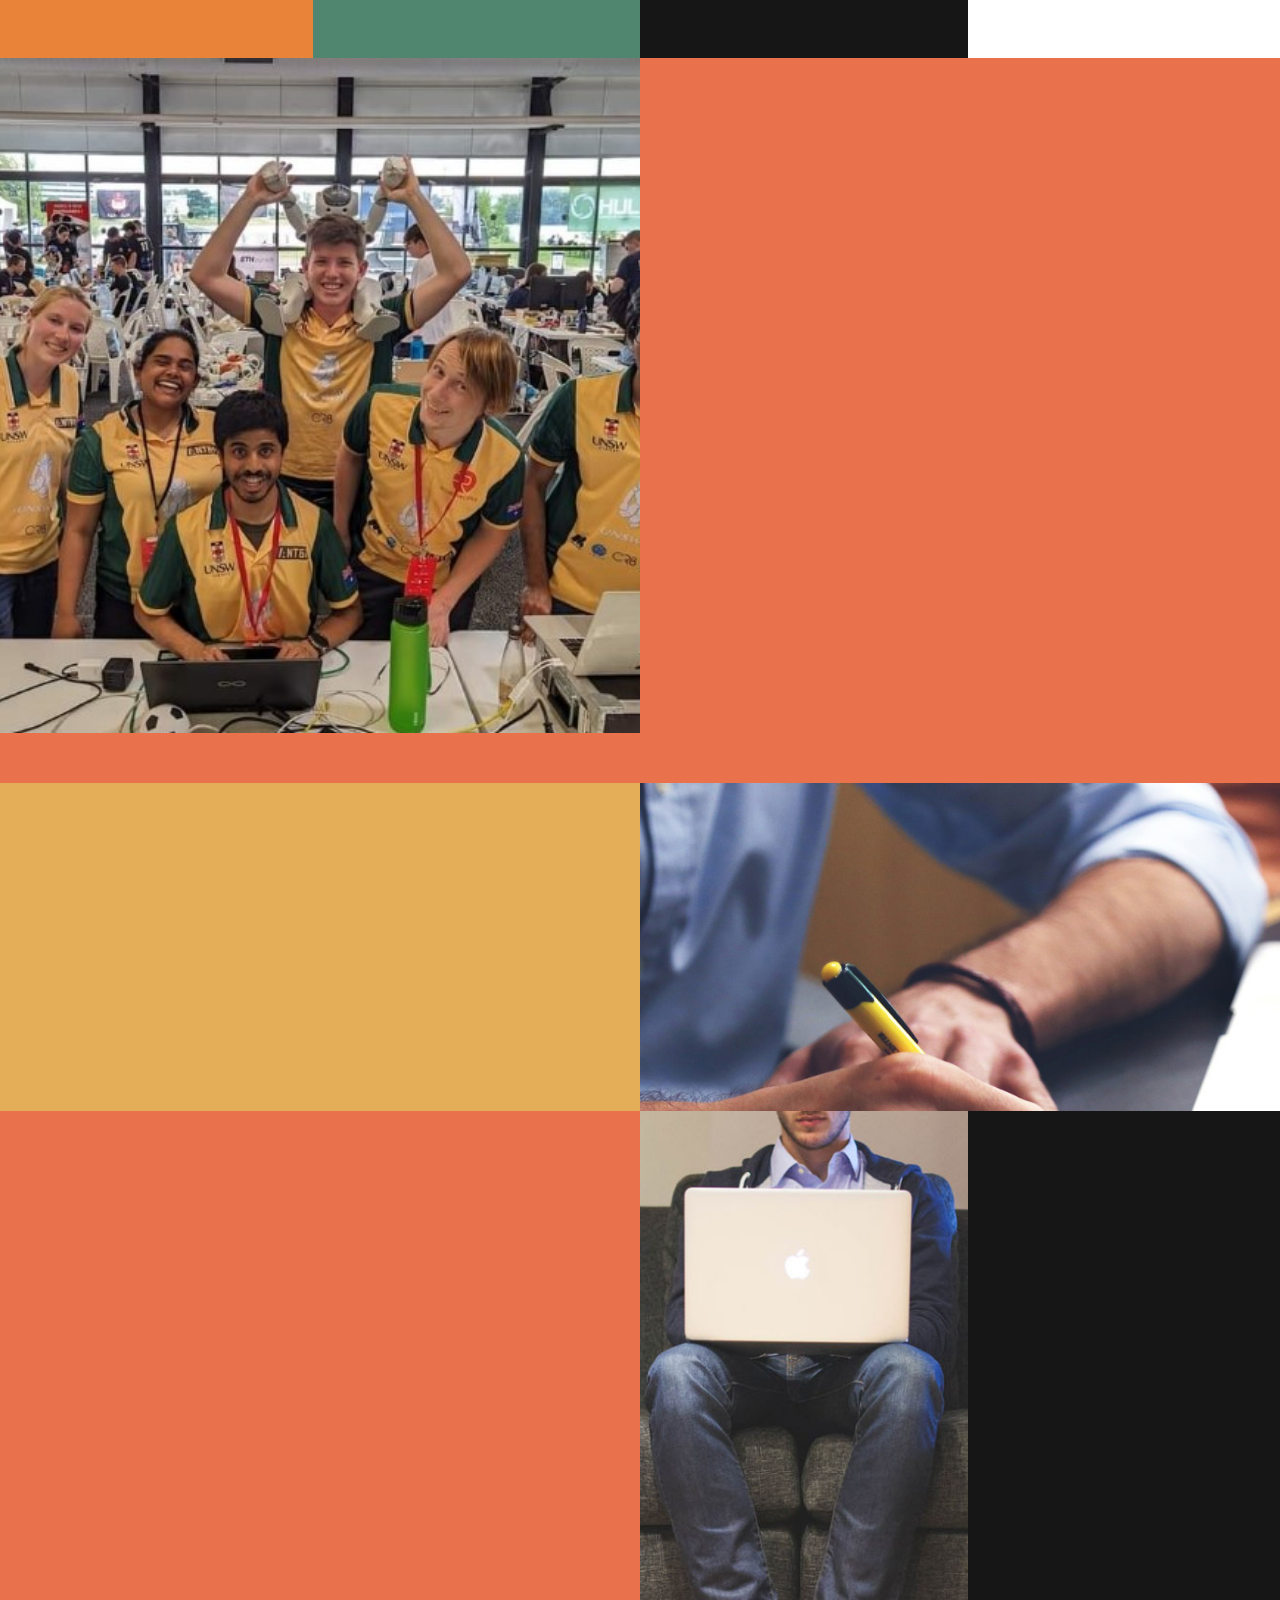
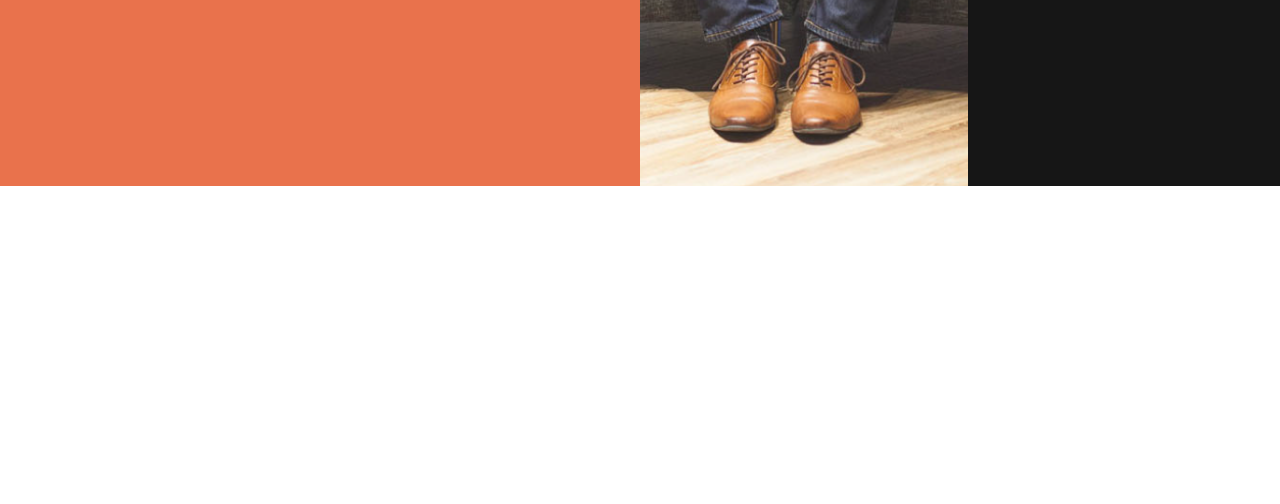
==== commit 3193a939: "typo fix" ====
--- a/index.html
+++ b/index.html
@@ -68,7 +68,7 @@
                     <div class="home-thumb">
                          <div class="section-title">
                               <h4 class="wow fadeInUp fa fa-bell" data-wow-delay="0.3s">Welcome to my portfolio</h4>
-                              <h1 class="wow fadeInUp " data-wow-delay="0.6s">My names is <strong>Nicholas Bell</strong>, a Robotics & Mechatronic Engineer from UNSW based in Sydney.</h1>
+                              <h1 class="wow fadeInUp " data-wow-delay="0.6s">My name is <strong>Nicholas Bell</strong>, a Robotics & Mechatronic Engineer from UNSW based in Sydney.</h1>
                               <p class="wow fadeInUp color-dark" data-wow-delay="0.9s">I specialize in robotics, AI, and autonomous systems with a passion for everything space.</p>
 
                               <ul class="wow fadeInUp social-icon" data-wow-delay="2s">
@@ -231,7 +231,7 @@
                               </div>
                               <div class="media-body">
                                    <h3 class="media-heading">Course Demonstrator | UNSW</h3>
-                                   <h3 class="media-heading"><small>Feb 2023 - Apr 2024</small></h3>
+                                   <h3 class="media-heading"><small>Feb 2023 - Apr 2025</small></h3>
                                    <p>Mentored students in design course and assisted in the development of engineering projects related to robotics and automation systems.</p>
                               </div>
                          </div>
